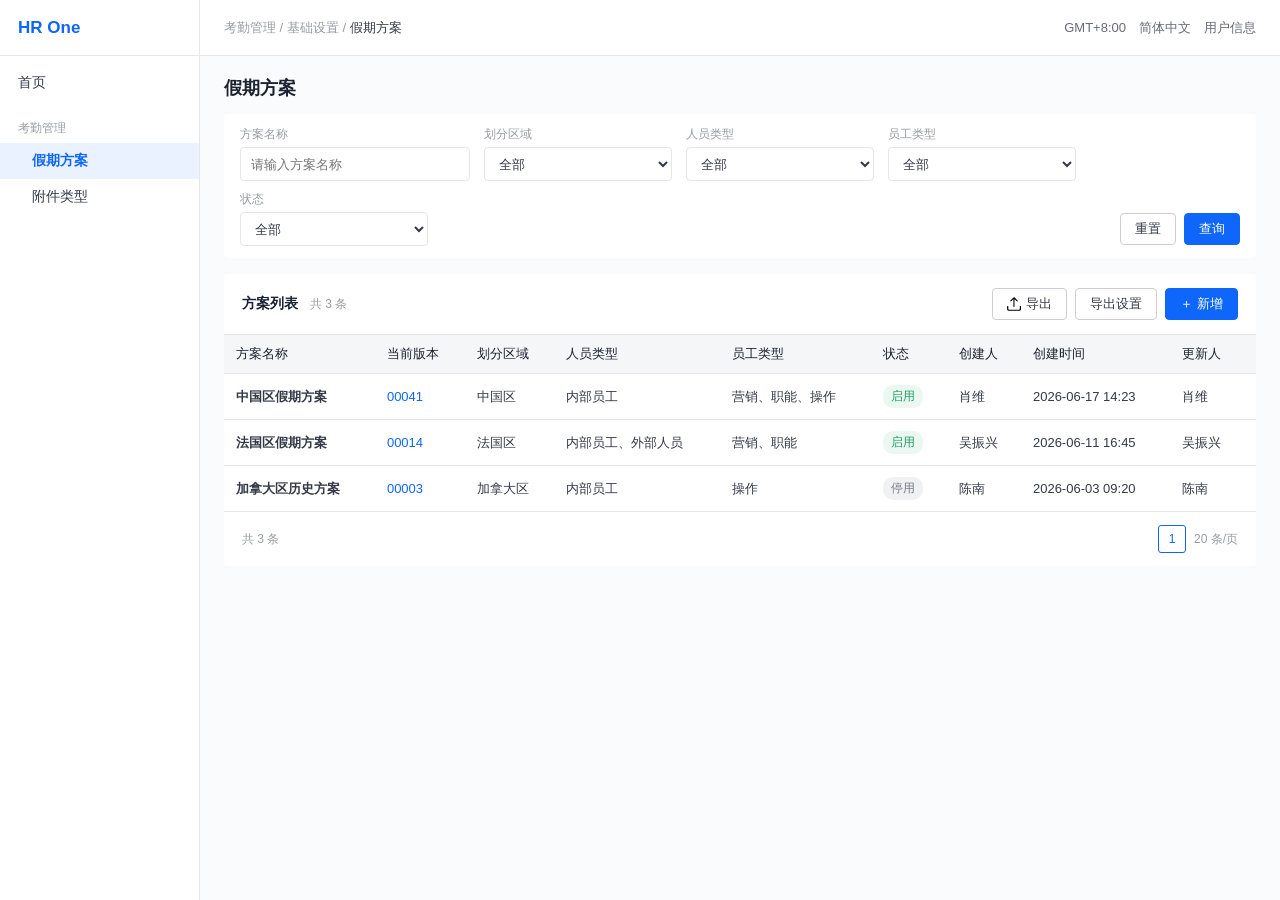
==== index.html @ b182c1e7 "Clarify fallback rule validation and ordering" ====
<!DOCTYPE html>
<html lang="zh-CN">
<head>
<meta charset="UTF-8">
<meta name="viewport" content="width=device-width, initial-scale=1.0">
<link rel="icon" href="data:,">
<title>HR One · 假期方案详情（业务精简版）</title>
<style>
:root{
  --blue:#0E66FB;--blue-light:#e7f0ff;--section:#E8F0FE;--page:#FAFBFC;
  --border:#E6E6E8;--text:#333947;--strong:#1A2130;--sub:#666b75;--muted:#999ca3;
  --green:#1f9d62;--green-bg:#eaf8f1;--orange:#c76b00;--orange-bg:#fff6e6;
}
*{box-sizing:border-box;margin:0;padding:0}
body{font-family:"PingFang SC","Microsoft YaHei",sans-serif;font-size:14px;color:var(--text);background:var(--page)}
button,input,select,textarea{font-family:inherit}
.layout{display:flex;min-height:100vh}
.sidebar{position:fixed;left:0;top:0;bottom:0;width:200px;background:#fff;border-right:1px solid var(--border);z-index:20}
.sidebar-logo{height:56px;display:flex;align-items:center;padding:0 18px;border-bottom:1px solid var(--border);font-size:17px;font-weight:650;color:var(--blue)}
.sidebar-home,.sidebar-item{display:block;text-decoration:none;color:var(--text);cursor:pointer}
.sidebar-home{padding:10px 18px;margin:8px 0}.sidebar-group-title{padding:10px 18px 6px;font-size:12px;color:var(--muted)}
.sidebar-item{width:100%;padding:9px 18px 9px 32px;border:0;background:transparent;text-align:left;font:inherit}.sidebar-item:hover,.sidebar-item.active{background:var(--blue-light);color:var(--blue)}.sidebar-item.active{font-weight:600}
.main{margin-left:200px;width:calc(100% - 200px);min-height:100vh}.header{position:sticky;top:0;height:56px;background:#fff;border-bottom:1px solid var(--border);display:flex;align-items:center;justify-content:space-between;padding:0 24px;z-index:15}
.breadcrumb{font-size:13px;color:var(--muted)}.breadcrumb span{color:var(--text)}.user-info{font-size:13px;color:var(--sub)}
.content{padding:20px 24px 36px}.summary{background:#fff;border-radius:4px;padding:20px 24px;margin-bottom:16px;display:flex;align-items:flex-start;justify-content:space-between;gap:20px}
.summary-title{display:flex;align-items:center;gap:10px;margin-bottom:10px}.summary-title h1{font-size:18px;color:var(--strong);font-weight:650}
.sample-tag{font-size:12px;color:var(--blue);background:var(--blue-light);border-radius:3px;padding:3px 8px}.meta{display:flex;gap:22px;color:#667085;font-size:13px;flex-wrap:wrap}.summary-right{font-size:13px;color:var(--muted);padding-top:4px}
.card{background:#fff;border-radius:4px;margin-bottom:16px}.detail-card{padding:20px 24px}.section-label{display:inline-flex;align-items:center;background:var(--section);color:var(--strong);border-radius:3px;padding:4px 10px;font-weight:600;margin-bottom:16px}
.info-grid{display:grid;grid-template-columns:repeat(3,minmax(0,1fr));gap:16px 32px}.info-item{display:flex;flex-direction:column;min-width:0}.info-label{font-size:12px;color:var(--muted);margin-bottom:5px;display:flex;align-items:center;gap:5px}.info-value{font-size:14px;color:var(--strong);min-height:24px;display:flex;align-items:center;gap:6px;flex-wrap:wrap}
.tag{display:inline-flex;padding:2px 8px;border-radius:3px;background:#F2F6FD;color:#52657c;font-size:12px}.rule-link{font-size:12px;color:var(--blue);cursor:pointer;margin-left:4px}
.hint{display:inline-flex;align-items:center;justify-content:center;width:16px;height:16px;border:1px solid #B9CDFD;border-radius:50%;font-size:11px;color:var(--blue);cursor:help;position:relative}
.hint-action{padding:0;background:#fff;font-family:inherit;cursor:pointer;vertical-align:middle}.hint-action:focus-visible{outline:2px solid #9abcf9;outline-offset:2px}
.hint:hover:after{content:attr(data-tip);position:absolute;left:20px;top:-8px;width:250px;padding:8px 10px;background:#273449;color:#fff;border-radius:4px;line-height:1.5;z-index:60;font-size:12px;white-space:normal;box-shadow:0 6px 18px rgba(0,0,0,.16)}
.tabs{height:52px;background:#fff;border-bottom:1px solid var(--border);display:flex;align-items:flex-end;padding:0 14px;overflow-x:auto}.tab{height:52px;padding:0 18px;display:flex;align-items:center;color:var(--sub);border-bottom:3px solid transparent;white-space:nowrap;cursor:pointer}.tab:hover{color:var(--blue)}.tab.active{color:var(--blue);border-bottom-color:var(--blue);font-weight:600}.tab-panel{display:none}.tab-panel.active{display:block}
.panel-head{display:flex;align-items:flex-start;justify-content:space-between;gap:16px;padding:16px 20px;border-bottom:1px solid var(--border)}.panel-title{font-size:15px;color:var(--strong);font-weight:600;margin-bottom:4px}.panel-sub{font-size:12px;color:var(--muted);line-height:1.6}.toolbar{display:flex;gap:8px;align-items:center;flex-shrink:0}
.btn{height:32px;padding:0 14px;border:1px solid #ccced1;border-radius:4px;background:#fff;color:var(--text);font-size:13px;cursor:pointer;display:inline-flex;align-items:center;justify-content:center;gap:5px}.btn:hover{border-color:var(--blue);color:var(--blue)}.btn-primary{background:var(--blue);border-color:var(--blue);color:#fff}.btn-primary:hover{color:#fff;background:#0759e4}.btn-text{border:0;background:transparent;color:var(--blue);padding:0;height:auto;cursor:pointer;font-size:13px;white-space:nowrap}
.table-wrap{overflow-x:auto}table{border-collapse:collapse;width:100%;min-width:980px}th{background:#f5f6f7;color:var(--strong);font-size:13px;font-weight:500;text-align:left;padding:10px 12px;border-bottom:1px solid var(--border);white-space:nowrap}td{font-size:13px;padding:11px 12px;border-bottom:1px solid var(--border);white-space:nowrap}tr:hover td{background:#f9fafe}
.status{display:inline-flex;border-radius:10px;padding:3px 8px;font-size:12px;color:var(--green);background:var(--green-bg)}.status.pending{color:var(--orange);background:var(--orange-bg)}.control-pill{display:inline-flex;border-radius:10px;padding:3px 8px;font-size:12px;color:var(--blue);background:var(--blue-light)}.row-actions{display:flex;gap:14px;align-items:center}.table-summary{max-width:190px;overflow:hidden;text-overflow:ellipsis;display:block}
.switch-toggle{width:38px;height:21px;border:0;border-radius:11px;background:#c9cdd4;position:relative;cursor:pointer;vertical-align:middle;transition:.2s}.switch-toggle:after{content:"";position:absolute;width:17px;height:17px;left:2px;top:2px;border-radius:50%;background:#fff;box-shadow:0 1px 3px rgba(0,0,0,.22);transition:.2s}.switch-toggle.on{background:var(--blue)}.switch-toggle.on:after{left:19px}.switch-text{margin-left:7px;font-size:12px;color:var(--sub)}
.empty-boundary{padding:32px 24px}.boundary-box{border:1px dashed #cbd8ee;background:#f8fbff;border-radius:4px;padding:22px}.boundary-title{font-weight:600;color:var(--strong);margin-bottom:8px}.boundary-text{font-size:13px;color:var(--sub);line-height:1.8}.chips{display:flex;gap:8px;flex-wrap:wrap;margin-top:14px}.chip{font-size:12px;border:1px solid #d9e3f4;color:#52657c;border-radius:3px;padding:5px 9px;background:#fff}
.annual-framework{padding:20px 24px 24px}.annual-framework-note{padding:10px 12px;border:1px solid #dbe8ff;background:#f7faff;border-radius:4px;color:#52657c;font-size:12px;line-height:1.7;margin-bottom:14px}.annual-scope{display:flex;align-items:center;gap:10px;padding:11px 14px;border:1px solid var(--border);border-radius:4px;background:#fff;margin-bottom:14px}.annual-scope-title{font-weight:600;color:var(--strong)}.annual-scope-text{font-size:12px;color:var(--muted)}.annual-structure-grid{display:grid;grid-template-columns:repeat(4,minmax(0,1fr));gap:12px}.annual-stage{position:relative;min-height:148px;border:1px solid var(--border);border-radius:4px;background:#fff;padding:14px}.annual-stage:not(:last-child):after{content:"→";position:absolute;right:-18px;top:50%;z-index:2;transform:translateY(-50%);color:#9cb3d4;font-size:18px}.annual-stage.add{border-style:dashed;border-color:#9abcf9;background:#f8fbff}.annual-stage-title{font-size:14px;color:var(--strong);font-weight:600;margin:10px 0 7px}.annual-stage-text{font-size:12px;color:var(--sub);line-height:1.7}.annual-stage-tag{display:inline-flex;border-radius:10px;padding:3px 8px;font-size:12px}.annual-stage-tag.current{color:#52657c;background:#f2f6fd}.annual-stage-tag.add{color:var(--blue);background:var(--blue-light)}.annual-stage-tag.operate{color:#a56206;background:var(--orange-bg)}.annual-region-row{display:flex;gap:10px;flex-wrap:wrap;padding:12px 14px;margin-top:14px;border-top:1px solid var(--border);font-size:12px;color:var(--sub)}.annual-region-row b{color:var(--strong)}
.annual-config-section{border:1px solid var(--border);border-radius:4px;margin-bottom:14px;background:#fff;overflow:hidden}.annual-config-head{padding:11px 14px;background:#fbfcfe;border-bottom:1px solid var(--border)}.annual-config-title{font-weight:600;color:var(--strong)}.annual-config-desc{font-size:12px;color:var(--muted);margin-top:3px}.annual-config-body{padding:14px}.annual-status-field{grid-column:1/-1}.annual-conversion-box{margin-top:14px;padding:12px 14px;border:1px solid #dbe8ff;background:#f7faff;border-radius:4px}.annual-conversion-row{display:flex;align-items:center;gap:8px;flex-wrap:wrap}.annual-conversion-row .form-input{width:110px}.annual-unit-tag{display:inline-flex;padding:3px 8px;background:#fff;border:1px solid #d9e3f4;border-radius:3px;color:#52657c;font-size:12px}
.control-layer-table{min-width:620px;table-layout:fixed}.control-layer-table th:nth-child(1){width:20%}.control-layer-table th:nth-child(2){width:38%}.control-layer-table th:nth-child(3){width:42%}.control-layer-table td{white-space:normal;vertical-align:top;line-height:1.65}.control-layer-table td:first-child{font-weight:600;color:var(--strong)}
.annual-quota-eligibility .condition-row{grid-template-columns:1.35fr .72fr 1.15fr auto}.annual-quota-eligibility .logic-row{margin-bottom:10px}.annual-quota-eligibility .sub-action{margin-top:10px}
.annual-generation-group-title{display:flex;align-items:center;gap:9px;margin:18px 0 10px;color:var(--strong);font-weight:650}.annual-generation-group-title:first-child{margin-top:0}.annual-generation-group-no{width:22px;height:22px;display:inline-flex;align-items:center;justify-content:center;border-radius:50%;background:var(--blue-light);color:var(--blue);font-size:12px}.annual-supplement-table{min-width:1180px;table-layout:fixed}.annual-supplement-table th:nth-child(1){width:13%}.annual-supplement-table th:nth-child(2){width:10%}.annual-supplement-table th:nth-child(3){width:19%}.annual-supplement-table th:nth-child(4){width:14%}.annual-supplement-table th:nth-child(5){width:19%}.annual-supplement-table th:nth-child(6){width:17%}.annual-supplement-table th:nth-child(7){width:8%}.annual-supplement-table td{white-space:normal;vertical-align:top;line-height:1.6}.table-switch{display:flex;align-items:center;gap:8px}.table-switch .switch-toggle{flex:none}
.preset-rule-intro{display:flex;align-items:center;justify-content:space-between;gap:20px;padding:14px 16px;border:1px solid var(--border);border-radius:4px;background:#fafbfc}.preset-rule-intro-title{font-weight:650;color:var(--strong)}.preset-rule-intro-desc{margin-top:4px;color:var(--muted);line-height:1.6}.readonly-rule-grid{display:grid;grid-template-columns:1fr 1fr;gap:12px 24px}.readonly-rule-item{padding:12px 14px;border:1px solid var(--border);border-radius:4px;background:#fafbfc}.readonly-rule-item.full{grid-column:1/-1}.readonly-rule-label{font-size:12px;color:var(--muted);margin-bottom:5px}.readonly-rule-value{color:var(--strong);line-height:1.65}.readonly-rule-value strong{font-weight:650}.rule-dependency-check{margin-top:14px;padding:11px 14px;border-left:3px solid #52c41a;background:#f6ffed;color:#355b2a;line-height:1.65}
.annual-page-head{display:flex;align-items:flex-start;justify-content:space-between;gap:16px;margin-bottom:14px}.annual-page-title{font-size:16px;font-weight:650;color:var(--strong);margin-bottom:4px}.annual-save-state{font-size:12px;color:var(--muted)}.annual-steps{display:grid;grid-template-columns:repeat(4,1fr);border:1px solid var(--border);border-radius:4px;background:#fff;margin-bottom:14px;overflow:hidden}.annual-step{position:relative;border:0;border-right:1px solid var(--border);background:#fff;padding:13px 16px;text-align:left;cursor:pointer;color:var(--sub)}.annual-step:last-child{border-right:0}.annual-step.active{background:#f7faff;color:var(--blue)}.annual-step-no{display:inline-flex;align-items:center;justify-content:center;width:22px;height:22px;border-radius:50%;margin-right:8px;background:#eef1f5;color:#6f7784;font-size:12px}.annual-step.active .annual-step-no{background:var(--blue);color:#fff}.annual-step-summary{display:block;margin:5px 0 0 30px;font-size:12px;color:var(--muted)}.annual-step-pane{display:none}.annual-step-pane.active{display:block}.annual-mode-row{display:flex;align-items:center;justify-content:space-between;gap:12px;flex-wrap:wrap;margin-bottom:14px}.annual-mode-switch{display:inline-flex;border:1px solid var(--border);border-radius:4px;padding:2px;background:#f7f8fa}.annual-mode{height:30px;padding:0 16px;border:0;background:transparent;color:var(--sub);border-radius:3px}.annual-mode.active{background:#fff;color:var(--blue);box-shadow:0 1px 4px rgba(0,0,0,.08);font-weight:600}.annual-formula-card{border:1px solid #cfe0ff;background:#f7faff;border-radius:4px;padding:13px 14px;margin-top:14px}.annual-formula-title{display:flex;align-items:center;justify-content:space-between;gap:12px;margin-bottom:9px;color:var(--strong);font-weight:600}.annual-formula-code{font-family:Menlo,Monaco,monospace;color:#23466f;background:#fff;border:1px solid #dbe8ff;border-radius:4px;padding:12px;line-height:1.7;overflow-x:auto}.annual-formula-meta{display:flex;gap:18px;flex-wrap:wrap;margin-top:9px;font-size:12px;color:var(--sub)}.annual-table{min-width:720px}.annual-table th,.annual-table td{font-size:12px;padding:9px 10px}.annual-table td{white-space:normal}.special-rule-card{border:1px solid #cfe0ff;border-radius:4px;background:#fff}.special-rule-main{display:grid;grid-template-columns:minmax(250px,1.2fr) minmax(320px,1.8fr) auto;gap:16px;align-items:center;padding:14px}.special-rule-title{display:flex;align-items:center;gap:8px;font-weight:600;color:var(--strong);margin-bottom:5px}.special-rule-desc{font-size:12px;color:var(--sub);line-height:1.65}.special-rule-flow{display:flex;align-items:center;gap:7px;flex-wrap:wrap;font-size:12px;color:#52657c}.flow-node{padding:5px 8px;border:1px solid #d9e3f4;background:#f7faff;border-radius:3px}.special-rule-foot{border-top:1px solid var(--border);padding:9px 14px;background:#fbfcfe;font-size:12px;color:var(--muted)}.rule-status{display:inline-flex;padding:3px 8px;border-radius:10px;background:var(--green-bg);color:var(--green);font-size:12px}.annual-rule-summary{display:grid;grid-template-columns:repeat(3,1fr);gap:12px;margin-bottom:14px}.summary-tile{border:1px solid var(--border);border-radius:4px;padding:12px;background:#fff}.summary-tile-label{font-size:12px;color:var(--muted);margin-bottom:6px}.summary-tile-value{color:var(--strong);font-weight:600;line-height:1.55}.annual-drawer-section{border:1px solid var(--border);border-radius:4px;margin-bottom:14px;overflow:hidden}.annual-drawer-section-title{padding:10px 12px;background:#fbfcfe;border-bottom:1px solid var(--border);font-weight:600;color:var(--strong)}.annual-drawer-section-body{padding:13px}.trial-box{border:1px solid #dbe8ff;background:#f7faff;border-radius:4px;padding:13px}.trial-equation{font-family:Menlo,Monaco,monospace;color:#23466f;margin:9px 0}.trial-result{font-weight:600;color:var(--blue)}.cross-tier-guide{min-width:0;table-layout:fixed}.cross-tier-guide th:nth-child(1){width:31%}.cross-tier-guide th:nth-child(2){width:31%}.cross-tier-guide th:nth-child(3){width:38%}.cross-tier-guide td{white-space:normal;vertical-align:top;line-height:1.65}.field-definition-table{min-width:0;table-layout:fixed}.field-definition-table th:nth-child(1){width:20%}.field-definition-table th:nth-child(2){width:45%}.field-definition-table th:nth-child(3){width:35%}.field-definition-table td{white-space:normal;vertical-align:top;line-height:1.65}.code-verified-note{margin-top:12px;padding:8px 10px;border-radius:3px;background:#f6f8fb;color:var(--muted);font-size:12px}.recommended-choice{display:inline-flex;margin-top:12px;padding:6px 10px;border-radius:3px;background:var(--blue-light);color:var(--blue);font-weight:600}
.oehr-config-mode{padding:2px 0}.oehr-radio-line{display:flex;align-items:center;gap:16px;flex-wrap:wrap;min-height:34px;font-size:13px}.oehr-radio-option{display:inline-flex;align-items:center;gap:6px;color:var(--text)}.oehr-radio-option input{accent-color:var(--blue)}.oehr-radio-inline{display:inline-flex;align-items:center;gap:8px;flex-wrap:wrap}.oehr-radio-inline .form-select{width:110px}.oehr-radio-inline .form-input{width:120px}.oehr-full-field{grid-column:1/-1}.oehr-formula-row{display:flex;align-items:center;gap:10px;flex-wrap:wrap}.oehr-formula-row .annual-formula-code{flex:1;min-width:480px}.oehr-ladder{min-width:980px}.oehr-ladder th,.oehr-ladder td{font-size:12px;padding:9px 10px}.oehr-ladder td{white-space:normal}.oehr-muted{color:var(--muted)}
.cross-year-inline-head,.comp-page-head{display:flex;align-items:flex-start;justify-content:space-between;gap:14px;margin-bottom:14px}.config-disabled{opacity:.48;pointer-events:none}.comp-framework{background:#fafbfc}.comp-source-table{min-width:840px;table-layout:fixed}.comp-source-table th,.comp-source-table td{font-size:12px;padding:9px 10px;white-space:normal;vertical-align:middle;line-height:1.55}.comp-source-table th:nth-child(1){width:24%}.comp-source-table th:nth-child(2){width:20%}.comp-source-table th:nth-child(3){width:17%}.comp-source-table .form-select{height:32px}.ratio-tag{display:inline-flex;padding:3px 9px;border-radius:10px;background:var(--blue-light);color:var(--blue);font-weight:600}.comp-field-title{margin-top:18px}.comp-radio-stack{border:1px solid var(--border);border-radius:4px;overflow:hidden}.comp-radio-row{display:flex;align-items:center;gap:9px;min-height:48px;padding:7px 12px;border-bottom:1px solid var(--border);font-size:13px;background:#fff}.comp-radio-row:last-child{border-bottom:0}.comp-radio-row.active{background:#f7faff}.comp-radio-row input[type=radio]{accent-color:var(--blue)}.comp-radio-row .comp-number{width:82px}.comp-radio-row .comp-unit,.comp-radio-row .comp-fixed-type{width:90px}.comp-radio-row .comp-date{width:100px}.recommended-choice.compact{margin:0 0 0 4px;padding:3px 8px;font-size:12px}.comp-inline-config{display:grid;grid-template-columns:220px 1fr;align-items:center;gap:16px;margin-top:14px;padding:12px;border:1px solid var(--border);border-radius:4px;background:#fff}.comp-delay-fields{display:flex;align-items:center;gap:8px;flex-wrap:wrap;font-size:13px}.comp-delay-fields .comp-number{width:82px}.comp-delay-fields .comp-unit{width:90px}.comp-use-flow{margin-top:14px}.comp-settlement-details{margin-top:14px}.comp-auto-time{margin-top:12px;padding:10px 12px;background:#f7faff;border-radius:4px}.comp-trace{border:1px solid #dbe8ff;background:#f7faff;border-radius:4px;padding:4px 14px}.comp-actions{display:flex;justify-content:flex-end;padding-top:2px}
.mask{position:fixed;inset:0;background:rgba(0,0,0,.36);display:none;z-index:100}.mask.show{display:block}.drawer{position:absolute;right:0;top:0;width:920px;max-width:96vw;height:100%;background:#fff;box-shadow:-8px 0 26px rgba(0,0,0,.14);display:flex;flex-direction:column}.drawer.narrow{width:380px}.drawer.option-guide{width:680px}.drawer.help-mode .drawer-footer .btn[data-close="drawer"]{display:none}.drawer-head{height:60px;padding:0 22px;border-bottom:1px solid var(--border);display:flex;align-items:center;justify-content:space-between}.drawer-title{font-size:16px;font-weight:600;color:var(--strong)}.close{border:0;background:transparent;color:#7f8794;font-size:22px;cursor:pointer}.drawer-body{padding:20px 22px;overflow-y:auto;flex:1}.drawer-footer{height:60px;border-top:1px solid var(--border);display:flex;align-items:center;justify-content:flex-end;gap:10px;padding:0 20px}
.notice{background:#f6f9ff;border:1px solid #dbe8ff;border-radius:4px;padding:10px 12px;color:#506079;font-size:12px;line-height:1.7;margin-bottom:14px}.warning{background:var(--orange-bg);border-color:#f4d6a6;color:#88530d}.summary-box{border-left:3px solid var(--blue);background:#fbfcfe;padding:11px 13px;margin-bottom:16px;line-height:1.75;color:#4e5969}.read-summary{display:flex;align-items:flex-start;gap:8px}.read-summary:before{content:"✓";width:18px;height:18px;display:inline-flex;align-items:center;justify-content:center;border-radius:50%;background:var(--green-bg);color:var(--green);font-size:12px;flex-shrink:0;margin-top:2px}
.template-bar{display:flex;align-items:flex-start;justify-content:space-between;gap:16px;padding:12px 14px;background:#f7faff;border:1px solid #dbe8ff;border-radius:4px;margin-bottom:12px}.template-info{display:flex;align-items:center;gap:10px}.template-pill{display:inline-flex;padding:4px 9px;border-radius:3px;background:var(--blue);color:#fff;font-size:12px;white-space:nowrap}.template-copy{font-size:12px;color:var(--sub);line-height:1.7}
.mode-switch{display:inline-flex;border:1px solid var(--border);border-radius:4px;padding:2px;background:#f7f8fa;margin-bottom:14px}.mode-option{height:30px;padding:0 15px;border:0;border-radius:3px;background:transparent;color:var(--sub);cursor:pointer}.mode-option.active{background:#fff;color:var(--blue);font-weight:600;box-shadow:0 1px 4px rgba(0,0,0,.08)}
.direct-choice-group{display:flex;align-items:center;gap:12px 24px;flex-wrap:wrap;min-height:34px}.direct-radio-option{display:inline-flex;align-items:center;gap:7px;min-height:28px;color:var(--text);font-size:13px;line-height:1.4;cursor:pointer}.direct-radio-option:hover{color:var(--blue)}.direct-choice-input{width:16px;height:16px;margin:0;accent-color:var(--blue);cursor:pointer;flex:none}.direct-radio-option.active{color:var(--strong)}.direct-choice-group.is-disabled{pointer-events:none;opacity:.6}.direct-choice-group.compact{gap:8px 16px}.direct-choice-group.compact .direct-radio-option{font-size:12px}
.business-section{border:1px solid var(--border);border-radius:4px;margin-bottom:14px;background:#fff;overflow:hidden}.business-section-head{padding:11px 14px;background:#fbfcfe;border-bottom:1px solid var(--border);display:flex;align-items:center;justify-content:space-between;gap:12px}.business-section-title{font-weight:600;color:var(--strong)}.business-section-desc{font-size:12px;color:var(--muted);margin-top:3px}.business-section-body{padding:14px}.business-table{min-width:760px}.business-table th,.business-table td{font-size:12px;padding:9px 10px}.business-table td:last-child,.business-table th:last-child{white-space:nowrap;width:90px}
.business-subsection{padding:2px 0 20px}.business-subsection+.business-subsection{padding-top:4px}.business-subsection:last-child{padding-bottom:2px}.business-subsection-head{display:flex;align-items:center;justify-content:space-between;gap:12px;margin-bottom:14px}.business-subsection-title{font-weight:600;color:var(--strong)}.business-subsection-body{min-width:0}
.rule-inline-error{margin:0 0 12px;padding:9px 11px;border:1px solid #ffccc7;background:#fff2f0;border-radius:4px;color:#cf1322;font-size:12px;line-height:1.6}
.condition-presence-value{height:34px;display:flex;align-items:center;padding:0 10px;border:1px solid var(--border);border-radius:4px;background:#f7f8fa;color:var(--muted);font-size:12px}
.business-field-grid{display:grid;grid-template-columns:1fr 1fr;gap:14px 18px}.business-field{min-width:0}.basic-settings-grid{grid-template-columns:repeat(2,minmax(0,1fr));align-items:start}.basic-settings-grid .business-field{display:flex;min-height:58px;flex-direction:column;justify-content:flex-start}.basic-settings-grid .direct-choice-group{height:34px;min-height:34px}.basic-settings-grid #hourCalculationFields,.basic-settings-grid #hourCalculationFields>.business-field-grid{display:contents}.basic-settings-grid #hourCalculationFields[style*="display: none"]{display:none!important}.form-label{font-size:13px;color:var(--text);margin-bottom:6px;display:block}.form-grid{display:grid;grid-template-columns:1fr 1fr;gap:14px 18px}.form-item{display:flex;flex-direction:column;min-width:0}.form-item.full{grid-column:1/-1}.form-input,.form-select{height:34px;border:1px solid var(--border);border-radius:4px;padding:0 10px;background:#fff;color:var(--text);font-size:13px;width:100%}.form-input:disabled,.form-select:disabled{background:#f5f6f7;color:#777e89}.form-textarea{height:76px;border:1px solid var(--border);border-radius:4px;padding:8px 10px;resize:vertical;width:100%;font-size:13px}.required{color:#F74C4C;margin-right:3px}.field-note{font-size:12px;color:var(--muted);line-height:1.6;margin-top:5px}
.entitlement-mode-field{max-width:980px}.entitlement-choice-grid{display:grid;grid-template-columns:repeat(2,minmax(0,1fr));gap:10px}.entitlement-choice{display:flex;flex-direction:column;align-items:flex-start;gap:4px;min-height:72px;padding:12px 14px;border:1px solid var(--border);border-radius:6px;background:#fff;color:var(--text);text-align:left;cursor:pointer}.entitlement-choice:hover{border-color:#8eb8ff}.entitlement-choice.active{border-color:var(--blue);background:#f4f8ff;box-shadow:0 0 0 1px rgba(22,119,255,.08)}.entitlement-choice-title{font-size:14px;font-weight:600;color:var(--strong)}.entitlement-choice.active .entitlement-choice-title{color:var(--blue)}.entitlement-choice-desc{font-size:12px;line-height:1.55;color:var(--muted)}.entitlement-choice.disabled{cursor:not-allowed;background:#f7f8fa;border-color:#e5e7eb;opacity:.62}.entitlement-choice.disabled:hover{border-color:#e5e7eb}
.input-with-suffix{display:flex;align-items:center}.input-with-suffix .form-input{border-radius:4px 0 0 4px}.input-suffix{height:34px;display:inline-flex;align-items:center;padding:0 10px;border:1px solid var(--border);border-left:0;border-radius:0 4px 4px 0;background:#f7f8fa;color:var(--sub);white-space:nowrap;font-size:12px}.gestation-control{display:flex;align-items:center;gap:6px}.gestation-control .form-input{width:74px}.gestation-control span{color:var(--sub);font-size:12px}.balance-source-note{margin-top:12px;padding:10px 12px;border:1px solid #dbe8ff;background:#f7faff;border-radius:4px;color:#52657c;font-size:12px;line-height:1.7}.entitlement-scope-box{margin:12px 0}.attachment-rule-table{min-width:1020px;table-layout:fixed}.attachment-rule-table th:nth-child(1){width:140px}.attachment-rule-table th:nth-child(2){width:210px}.attachment-rule-table th:nth-child(3){width:430px}.attachment-rule-table th:nth-child(4){width:150px}.attachment-rule-table th:nth-child(5){width:60px}.attachment-condition{display:flex;align-items:center;gap:7px}.attachment-condition .form-select{width:96px}.attachment-condition .form-input{width:78px}.attachment-unit,.attachment-all-text{color:var(--sub);font-size:12px;white-space:nowrap}.attachment-type-reference{display:flex;align-items:flex-start;gap:8px}.attachment-type-summary{display:flex;align-items:center;gap:6px;flex:1;flex-wrap:wrap;min-height:32px}.attachment-type-chip{display:inline-flex;padding:3px 8px;border-radius:3px;background:#f2f6fd;color:#52657c;font-size:12px}.attachment-type-empty{color:var(--muted);font-size:12px}.attachment-requirement{width:100%}.attachment-type-modal{width:720px;z-index:180}.attachment-type-search{margin-bottom:12px}.attachment-type-list{max-height:360px;overflow-y:auto;border:1px solid var(--border);border-radius:4px}.attachment-type-option{display:flex;align-items:flex-start;gap:10px;padding:11px 12px;border-bottom:1px solid var(--border);cursor:pointer}.attachment-type-option:last-child{border-bottom:0}.attachment-type-option:hover{background:#f9fafe}.attachment-type-option input{margin-top:2px;accent-color:var(--blue)}.attachment-type-name{color:var(--strong)}.attachment-type-note{margin-top:3px;color:var(--muted);font-size:12px}.attachment-type-source{margin-top:10px;color:var(--muted);font-size:12px}
.linked-box{grid-column:1/-1;background:#f7faff;border:1px solid #dbe8ff;border-radius:4px;padding:12px 14px}.linked-box.rule-module{padding:0;background:#fff;overflow:hidden}.rule-module>.attachment-title{margin:0;padding:12px 14px;background:#f7faff}.rule-module>div[id$="Body"]{padding:12px 14px;border-top:1px solid #dbe8ff}.sentence-row{display:flex;align-items:center;gap:8px;flex-wrap:wrap;color:var(--text);line-height:34px}.sentence-row .form-input,.sentence-row .form-select{width:auto;min-width:110px}.sentence-row .small{width:88px;min-width:88px}.system-result{border-left:3px solid #9abcf9;background:#f7faff;padding:10px 12px;color:#52657c;font-size:12px;line-height:1.7;margin-top:10px}.toggle-form-row{display:flex;align-items:center;gap:10px;min-height:34px}.attachment-line{display:flex;align-items:center;gap:8px;flex-wrap:wrap;line-height:34px}.attachment-line .form-input{width:92px}.attachment-line .form-select{width:138px}.attachment-title{display:flex;align-items:center;gap:10px;font-weight:600;color:var(--strong);margin-bottom:12px}.rule-empty-state{display:flex;align-items:center;justify-content:space-between;gap:12px;padding:12px 14px;border:1px dashed #c8d8f2;border-radius:4px;background:#fafcff;color:#52657c;font-size:13px;line-height:1.6}.rule-empty-badge{display:inline-flex;margin-right:8px;padding:2px 8px;border-radius:10px;background:var(--blue-light);color:var(--blue);font-size:12px}
.basic-strip{display:grid;grid-template-columns:repeat(4,1fr);gap:12px;background:#f7faff;border:1px solid #dbe8ff;border-radius:4px;padding:12px 14px;margin-bottom:14px}.basic-strip-item{min-width:0}.basic-strip-label{font-size:12px;color:var(--muted);margin-bottom:5px}.basic-strip-value{font-size:13px;color:var(--strong)}.basic-strip .form-select{height:30px}.condition-row{display:grid;grid-template-columns:1.35fr .8fr 1fr auto;gap:8px;align-items:center;margin-top:10px}.condition-row:first-child{margin-top:0}.policy-textarea{width:100%;min-height:92px;border:1px solid var(--border);border-radius:4px;padding:9px 10px;resize:vertical;font-size:13px;line-height:1.6}.sub-action{margin-top:10px}.section-result{margin-top:12px;padding:10px 12px;background:#f7f8fa;color:var(--sub);font-size:12px;line-height:1.7;border-radius:4px}
.checkbox-group{display:flex;flex-wrap:wrap;gap:8px 18px;padding:10px 12px;border:1px solid var(--border);border-radius:4px;background:#fff}.checkbox-option{display:inline-flex;align-items:center;gap:6px;min-width:110px;font-size:13px;color:var(--text);cursor:pointer}.checkbox-option input{accent-color:var(--blue)}.business-section.preleave-section{overflow:visible}.strong-control-row{display:flex;align-items:center;gap:6px;margin-top:12px;padding:10px 12px;background:#f7faff;border:1px solid #dbe8ff;border-radius:4px}.strong-control-row input{margin:0;accent-color:var(--blue)}.strong-control-row.is-disabled{background:#f7f7f8;border-color:var(--border);color:var(--muted)}.strong-control-option{min-width:auto;font-size:14px;font-weight:500}.strong-control-row.is-disabled .strong-control-option{cursor:not-allowed;color:var(--muted)}.strong-control-row .hint:hover:after{left:26px;top:auto;bottom:-8px;width:360px}
.advanced-layout{display:grid;grid-template-columns:240px minmax(0,1fr);gap:14px}.field-panel,.formula-panel{border:1px solid var(--border);border-radius:4px;overflow:hidden}.panel-mini-head{padding:10px 12px;background:#f7f8fa;border-bottom:1px solid var(--border);font-weight:600}.field-groups{padding:10px;max-height:410px;overflow-y:auto}.field-group{margin-bottom:12px}.field-group-name{font-size:12px;color:var(--muted);margin-bottom:6px}.field-buttons{display:flex;flex-wrap:wrap;gap:6px}.field-button{border:1px solid #d9e3f4;background:#fff;color:#456184;border-radius:3px;padding:4px 7px;font-size:12px;cursor:pointer}.field-button:hover{border-color:var(--blue);color:var(--blue)}.formula-toolbar{display:flex;gap:6px;flex-wrap:wrap;padding:9px 11px;border-bottom:1px solid var(--border)}.formula-editor{width:100%;height:180px;border:0;resize:vertical;padding:12px;font-family:Menlo,Monaco,monospace;font-size:13px;line-height:1.7;outline:none}.formula-meta{padding:10px 12px;border-top:1px solid var(--border);font-size:12px;color:var(--muted);display:flex;justify-content:space-between;gap:12px;flex-wrap:wrap}
.source-table{min-width:820px}.source-table th,.source-table td{font-size:12px;padding:9px 10px;white-space:normal;line-height:1.55}.source-table th:nth-child(1){width:110px}.source-table th:nth-child(2){width:160px}.source-table th:nth-child(3){width:170px}.formula-actions{display:flex;gap:8px;justify-content:flex-end;margin-top:12px}.test-result{margin-top:14px;border:1px solid #dbe8ff;background:#f7faff;border-radius:4px;padding:14px}.test-title{font-weight:600;color:var(--strong);margin-bottom:10px}.trace-row{display:grid;grid-template-columns:160px 1fr;gap:12px;padding:8px 0;border-bottom:1px dashed #dfe6f2;font-size:13px}.trace-row:last-child{border-bottom:0}.trace-label{color:var(--muted)}.trace-value{color:var(--strong)}
.modal{position:absolute;left:50%;top:50%;transform:translate(-50%,-50%);width:900px;max-width:92vw;max-height:90vh;background:#fff;border-radius:6px;display:flex;flex-direction:column;box-shadow:0 10px 34px rgba(0,0,0,.18)}.modal-head{height:58px;padding:0 22px;border-bottom:1px solid var(--border);display:flex;align-items:center;justify-content:space-between}.modal-body{padding:22px;overflow-y:auto}.modal-footer{height:60px;border-top:1px solid var(--border);display:flex;align-items:center;justify-content:flex-end;gap:10px;padding:0 20px}.validation-list{margin:14px 0 0 20px;color:var(--text);line-height:1.9}.validation-list li::marker{color:#d4380d}.toast{position:fixed;left:50%;top:72px;transform:translateX(-50%);background:#253247;color:#fff;padding:9px 15px;border-radius:4px;z-index:200;display:none;box-shadow:0 6px 18px rgba(0,0,0,.18)}.toast.show{display:block}
.leave-form-modal{width:1120px}.form-outline{position:sticky;top:-22px;z-index:5;display:flex;gap:8px;flex-wrap:wrap;margin:-6px 0 14px;padding:12px 0;background:#fff;border-bottom:1px solid var(--border)}.outline-link{height:28px;padding:0 11px;border:0;border-radius:3px;background:#f3f5f8;color:var(--sub);font-size:12px;cursor:pointer}.outline-link:hover,.outline-link.active{background:var(--blue-light);color:var(--blue);font-weight:600}.option-guide-btn{margin-left:auto;height:28px;color:var(--blue);border-color:#b9cdfd}.rule-type-card{margin-top:14px;padding:14px;border:1px solid #dbe8ff;background:#f8fbff;border-radius:4px}.rule-type-title{font-weight:600;color:var(--strong);margin-bottom:10px}.inline-link-row{display:flex;align-items:center;justify-content:space-between;gap:12px;padding:11px 12px;background:#fff;border:1px solid var(--border);border-radius:4px;margin-top:12px}.policy-table-block{margin-top:12px}
.policy-scope{padding:12px 14px;border:1px solid #dbe8ff;background:#f7faff;border-radius:4px;margin-bottom:12px}.policy-scope-title{font-weight:600;color:var(--strong);margin-bottom:10px}.duration-rule-card{border:1px solid var(--border);border-radius:4px;margin-top:12px;background:#fff}.duration-rule-card:first-child{margin-top:0}.duration-rule-head{display:flex;align-items:center;justify-content:space-between;padding:10px 12px;background:#f7f8fa;border-bottom:1px solid var(--border)}.duration-rule-body{padding:12px}.duration-rule-result{margin-top:12px;padding-top:12px;border-top:1px dashed #dfe3e8}.condition-list{margin-top:10px}.condition-row.structured-condition-row{grid-template-columns:1.45fr .85fr 1.15fr auto}.date-rule-header,.date-rule-row{display:grid;grid-template-columns:1fr .85fr 1.25fr 170px auto;gap:8px;align-items:center}.date-rule-header{padding:0 0 6px;color:var(--muted);font-size:12px}.date-rule-row{margin-top:10px}.date-rule-row:first-child{margin-top:0}.date-value-unit{display:flex;align-items:center;gap:8px}.date-value-unit .date-offset{width:72px}.date-value-unit .date-unit{width:90px}.event-field-box{margin-top:12px}.formula-help{padding:9px 11px;background:#f7faff;border-bottom:1px solid #dbe8ff;color:#52657c;font-size:12px;line-height:1.6}.entitlement-example{margin-top:10px;color:var(--muted);font-size:12px;line-height:1.65}.disabled-option-note{margin-top:8px;color:var(--muted);font-size:12px}.option-explanation{margin-top:8px;padding:8px 10px;background:#f7faff;border-left:3px solid #9abcf9;color:#52657c;font-size:12px;line-height:1.6}.logic-row{display:flex;align-items:center;gap:8px;margin:8px 0}.logic-row .form-select{width:220px}.compact-fields .business-field-grid{gap:10px 14px}.formula-field-button{width:100%;text-align:left;margin-bottom:5px}.formula-field-button:last-child{margin-bottom:0}
.duration-matrix{min-width:900px;border:1px solid var(--border);table-layout:fixed}.duration-matrix.duration-periodic{min-width:1035px}.duration-matrix.duration-additional{min-width:980px}.duration-matrix th{background:#f5f6f7}.duration-matrix td{vertical-align:top;white-space:normal;background:#fff}.duration-matrix tr:hover td{background:#fff}.duration-matrix .condition-row{grid-template-columns:1.3fr .72fr .92fr auto;min-width:350px}.duration-matrix .logic-row{margin-top:0}.duration-matrix .condition-list{margin-top:8px}.duration-matrix .sub-action{margin-top:8px}.duration-matrix .form-input,.duration-matrix .form-select{height:32px}.duration-matrix.duration-total th:first-child,.duration-matrix.duration-total td:first-child{width:72%}.duration-matrix.duration-periodic th:first-child,.duration-matrix.duration-periodic td:first-child{width:380px}.duration-matrix.duration-periodic th:nth-child(2),.duration-matrix.duration-periodic td:nth-child(2){width:95px}.duration-matrix.duration-periodic th:nth-child(3),.duration-matrix.duration-periodic td:nth-child(3){width:165px}.duration-matrix.duration-periodic th:nth-child(4),.duration-matrix.duration-periodic td:nth-child(4){width:330px}.duration-matrix.duration-additional th:nth-child(1),.duration-matrix.duration-additional td:nth-child(1){width:135px}.duration-matrix.duration-additional th:nth-child(2),.duration-matrix.duration-additional td:nth-child(2){width:115px}.duration-matrix.duration-additional th:nth-child(3),.duration-matrix.duration-additional td:nth-child(3){width:380px}.duration-matrix th:last-child,.duration-matrix td:last-child{position:sticky;right:0;width:65px;background:#fff;box-shadow:-1px 0 #e6e8eb}.duration-matrix th:last-child{background:#f5f6f7}.condition-scope-line{display:flex;align-items:center;gap:8px;margin-bottom:8px}.condition-scope-line .form-select{width:140px}.rule-value-inline{display:flex;align-items:center;gap:7px;min-height:32px}.rule-value-inline .form-input{width:78px}.rule-value-inline .form-select{width:82px}.rule-source-summary{margin-top:10px}.formula-result-note{border-left:3px solid var(--blue);background:#f7faff;padding:10px 12px;color:#52657c;font-size:12px;line-height:1.7;margin-bottom:12px}.mode-description{margin:10px 0 12px;color:var(--sub);font-size:12px;line-height:1.7}.rule-operation{display:flex;align-items:center;gap:12px;min-height:32px}.period-limit-stack{display:flex;flex-direction:column;gap:8px}.period-limit-stack .rule-value-inline{white-space:nowrap}.automatic-field-note{margin-bottom:12px;padding:10px 12px;background:#f7faff;border:1px solid #dbe8ff;border-radius:4px;color:#52657c;font-size:12px;line-height:1.7}
.period-rule-preview{margin-top:12px;padding:10px 12px;border:1px solid #cfe0ff;border-radius:4px;background:#f7faff;color:#425a78;font-size:13px;line-height:1.7}
.rule-match-policy{display:flex;align-items:flex-start;justify-content:space-between;gap:18px;padding:12px 14px;margin:12px 0;border:1px solid #dbe8ff;background:#f7faff;border-radius:4px}.rule-match-main{display:flex;align-items:flex-start;gap:10px}.rule-match-badge{flex:0 0 auto;color:var(--blue);background:var(--blue-light);border-radius:10px;padding:2px 8px;font-size:12px}.rule-match-title{font-weight:600;color:var(--strong);margin-bottom:3px}.rule-match-desc{font-size:12px;color:var(--muted);line-height:1.6}.rule-check-result{font-size:12px;line-height:1.6;margin-top:7px}.rule-check-result.ok{color:#238653}.rule-check-result.warn{color:#ad6800}.rule-check-result.error{color:#d4380d}.rule-list-toolbar{display:flex;align-items:center;justify-content:space-between;gap:12px;margin:10px 0 12px}.rule-list-title{display:flex;align-items:center;gap:8px;font-weight:600;color:var(--strong)}.rule-count{font-size:12px;color:var(--blue);background:var(--blue-light);padding:2px 8px;border-radius:10px;font-weight:400}.rule-summary-table{min-width:930px;border:1px solid var(--border);table-layout:fixed}.rule-summary-table th,.rule-summary-table td{white-space:normal;vertical-align:top;line-height:1.6}.rule-summary-table th:nth-child(1){width:145px}.rule-summary-table th:nth-child(2){width:275px}.rule-summary-table th:nth-child(3){width:220px}.rule-summary-table th:nth-child(4){width:115px}.rule-summary-table th:nth-child(5){width:170px}.rule-summary-name{font-weight:600;color:var(--strong)}.rule-summary-muted{color:var(--muted)}.rule-config-tag{display:inline-block;margin:0 5px 4px 0;padding:2px 8px;border-radius:10px;background:var(--blue-light);color:var(--blue);font-size:12px;white-space:nowrap}.rule-editor-modal{width:920px;z-index:170}.nested-mask{z-index:160;background:rgba(0,0,0,.48)}.rule-editor-group{padding:14px;border:1px solid var(--border);border-radius:4px;margin-bottom:14px}.rule-editor-group-title{font-weight:600;color:var(--strong);margin-bottom:10px}.rule-editor-result-panel{margin-top:12px}.condition-source-box{margin-top:10px;padding:10px 12px;background:#fafbfd;border:1px dashed var(--border);border-radius:4px;font-size:12px;color:var(--muted);line-height:1.7}.condition-source-box b{color:var(--text)}.form-input.input-error,.form-select.input-error{border-color:#f5222d;background:#fff7f7}.rule-editor-modal .condition-row{grid-template-columns:1.45fr .8fr 1.15fr auto}.rule-editor-modal .advanced-layout{grid-template-columns:210px minmax(0,1fr)}.option-guide-table{min-width:620px}.option-guide-table td{white-space:normal;line-height:1.6;vertical-align:top}
@media(max-width:1100px){.info-grid{grid-template-columns:repeat(2,minmax(0,1fr))}.advanced-layout{grid-template-columns:1fr}.field-groups{max-height:none}.annual-structure-grid{grid-template-columns:repeat(2,minmax(0,1fr))}.annual-stage:nth-child(2):after{display:none}.special-rule-main{grid-template-columns:1fr}.annual-rule-summary{grid-template-columns:1fr 1fr}.annual-steps{grid-template-columns:repeat(2,minmax(0,1fr))}.annual-step:nth-child(2){border-right:0}.annual-step:nth-child(-n+2){border-bottom:1px solid var(--border)}}
@media(max-width:760px){.sidebar{display:none}.main{margin-left:0;width:100%}.info-grid,.form-grid,.business-field-grid,.basic-strip,.entitlement-choice-grid{grid-template-columns:1fr}.condition-row,.date-rule-row{grid-template-columns:1fr}.content{padding:14px}.form-item.full{grid-column:auto}.template-bar{flex-direction:column}.template-info{align-items:flex-start}.trace-row{grid-template-columns:1fr}.annual-steps{grid-template-columns:1fr}.annual-step{border-right:0;border-bottom:1px solid var(--border)}.annual-step:last-child{border-bottom:0}.editor-actions{left:0!important;padding-left:14px!important;padding-right:14px!important}}
.formula-editor.input-error{border-color:#f5222d;background:#fff7f7}
.view{display:none}.view.active{display:block}
.sidebar-item.active{background:#eaf2ff;color:var(--blue);font-weight:600}
.list-page-head{display:flex;align-items:center;justify-content:space-between;margin-bottom:14px}.list-page-title{font-size:18px;font-weight:650;color:var(--strong)}
.query-card{padding:12px 16px}.query-grid{display:flex;align-items:flex-end;gap:10px 14px;flex-wrap:wrap}.query-item{width:188px;min-width:0}.query-item:first-child{width:230px}.query-label{display:block;font-size:12px;color:var(--muted);margin-bottom:4px}.query-actions{display:flex;align-items:flex-end;gap:8px;margin-left:auto;padding-bottom:1px}
.list-card-head{display:flex;align-items:center;justify-content:space-between;padding:14px 18px;border-bottom:1px solid var(--border)}.list-card-title{font-weight:650;color:var(--strong)}.list-count{margin-left:8px;font-size:12px;color:var(--muted);font-weight:400}.list-card-actions{display:flex;align-items:center;gap:8px}.btn-icon{width:14px;height:14px;display:block}
.plan-table{min-width:1320px}.version-link{border:0;background:transparent;color:var(--blue);cursor:pointer;font-size:13px}.status.disabled{color:#737983;background:#f0f1f3}.pagination{display:flex;align-items:center;justify-content:space-between;gap:8px;padding:13px 18px;color:var(--muted);font-size:12px}.pagination-controls{display:flex;align-items:center;gap:8px}.page-current{display:inline-flex;width:28px;height:28px;align-items:center;justify-content:center;border:1px solid var(--blue);color:var(--blue);border-radius:3px}
.editor-title-row{display:flex;align-items:center;gap:10px}.editor-state{font-size:12px}.editor-meta{margin-top:4px}.compact-plan-card{padding:12px 16px}.compact-plan-head{display:flex;align-items:flex-start;justify-content:space-between;gap:16px;margin-bottom:10px}.compact-plan-head h1{font-size:16px;color:var(--strong)}.edit-card{padding:0}.edit-card-head{padding:11px 16px;border-bottom:1px solid var(--border);font-weight:650;color:var(--strong)}.edit-card-body{padding:12px 16px}.scheme-form-grid{display:grid;grid-template-columns:repeat(3,minmax(0,1fr));gap:10px 14px}.scheme-form-item{min-width:0}.scheme-form-item.scope-hidden{display:none}.scheme-form-label{display:block;font-size:12px;color:var(--muted);margin-bottom:4px}.multi-value-box{min-height:34px;border:1px solid var(--border);border-radius:4px;padding:5px 8px;display:flex;align-items:center;gap:8px;flex-wrap:wrap;background:#fff}.multi-value-box .tag{cursor:pointer}
.enum-multiselect{position:relative}.enum-select-trigger{width:100%;height:34px;padding:0 10px;border:1px solid var(--border);border-radius:4px;background:#fff;color:var(--text);display:flex;align-items:center;justify-content:space-between;gap:10px;cursor:pointer;text-align:left}.enum-select-trigger:hover,.enum-multiselect.open .enum-select-trigger{border-color:var(--blue)}.enum-select-value{min-width:0;overflow:hidden;text-overflow:ellipsis;white-space:nowrap}.enum-select-value.placeholder{color:var(--muted)}.enum-select-arrow{color:#7f8794;font-size:12px}.enum-select-menu{position:absolute;left:0;right:0;top:calc(100% + 4px);z-index:45;padding:6px;background:#fff;border:1px solid var(--border);border-radius:4px;box-shadow:0 8px 22px rgba(25,40,65,.16);max-height:240px;overflow-y:auto}.enum-select-menu[hidden]{display:none}.enum-select-option{display:flex;align-items:center;gap:8px;min-height:32px;padding:5px 8px;border-radius:3px;cursor:pointer}.enum-select-option:hover{background:#f5f8fd}.enum-select-option input{accent-color:var(--blue)}
#planEditView{padding-bottom:72px}.editor-actions{position:fixed;left:200px;right:0;bottom:0;z-index:14;display:flex;justify-content:flex-end;gap:10px;padding:12px 24px calc(12px + env(safe-area-inset-bottom));background:#fff;border-top:1px solid var(--border);box-shadow:0 -4px 12px rgba(0,0,0,.07)}
#planEditView.history-readonly input,#planEditView.history-readonly select,#planEditView.history-readonly textarea{pointer-events:none;background:#f5f6f7;color:#69717d}#planEditView.history-readonly .enum-select-trigger,#planEditView.history-readonly .switch-toggle,#planEditView.history-readonly .entitlement-choice,#planEditView.history-readonly .annual-mode,#planEditView.history-readonly .config-mode-option,#planEditView.history-readonly .direct-radio-option,#planEditView.history-readonly .sick-option{pointer-events:none}#planEditView.history-readonly button:not(.tab):not(.annual-step):not(#cancelPlanEdit):not(.hint):not(.plan-name-language-button){pointer-events:none;opacity:.55}#planEditView.history-readonly .row-actions,#planEditView.history-readonly #addLeave,#planEditView.history-readonly .list-card-actions,#planEditView.history-readonly .comp-actions{display:none}
.leave-filter-store{display:none}.leave-table{min-width:1500px}.leave-table th,.leave-table td{font-size:12px}.filterable-th{display:flex;align-items:center;gap:5px}.table-filter-trigger{width:20px;height:20px;border:0;background:transparent;color:#a1a6ae;border-radius:3px;cursor:pointer;font-size:13px}.table-filter-trigger:hover,.table-filter-trigger.active{background:var(--blue-light);color:var(--blue)}.floating-popover{position:fixed;z-index:95;display:none;width:280px;padding:12px;background:#fff;border:1px solid var(--border);border-radius:4px;box-shadow:0 8px 24px rgba(0,0,0,.16)}.floating-popover.show{display:block}.filter-popover-title{font-weight:600;color:var(--strong);margin-bottom:9px}.filter-popover-actions{display:flex;justify-content:flex-end;gap:8px;margin-top:10px}.version-popover{width:520px;padding:0}.version-popover-head{display:flex;align-items:center;justify-content:space-between;padding:11px 13px;border-bottom:1px solid var(--border);font-weight:600}.version-popover table{min-width:0}.version-popover th,.version-popover td{padding:9px 10px}.version-popover .pagination{padding:9px 12px}.delete-action{color:#d4380d}.table-empty{text-align:center;color:var(--muted);padding:28px!important}
.formula-summary-card{border:1px solid #cfe0ff;background:#f8fbff;border-radius:4px;padding:12px 14px;margin-top:10px}.formula-summary-head{display:flex;align-items:center;justify-content:space-between;gap:12px}.formula-summary-title{font-weight:600;color:var(--strong)}.formula-summary-desc{margin-top:5px;color:var(--sub);font-size:12px;line-height:1.65}.formula-summary-actions{display:flex;gap:12px;flex:none}.formula-modal{width:1040px}.formula-modal .advanced-layout{grid-template-columns:220px minmax(0,1fr)}#entitlementDetail:not(:empty){margin-top:20px}
.confirm-dialog{width:440px}.confirm-content{padding:8px 2px;line-height:1.8;color:var(--text)}.confirm-note{margin-top:10px;padding:9px 11px;background:#f7f8fa;color:var(--muted);font-size:12px;border-radius:4px}
#planEditView #saveAnnualConfig,#planEditView #saveCompConfig{display:none}
.panel-action-row{display:flex;align-items:center;justify-content:space-between;gap:16px;padding:12px 20px;border-bottom:1px solid var(--border)}.panel-action-buttons{display:flex;align-items:center;gap:8px}
.duration-config-head{display:flex;align-items:center;justify-content:space-between;gap:16px;margin:18px 0 12px}.duration-config-mode{display:inline-flex;padding:3px;border:1px solid var(--border);border-radius:4px;background:#f7f8fa}.duration-config-option{min-width:118px;border:0;background:transparent;color:#4e5969;padding:7px 16px;border-radius:3px;cursor:pointer}.duration-config-option.active{background:#fff;color:var(--primary);box-shadow:0 1px 4px rgba(0,0,0,.12);font-weight:600}.duration-formula-card{border:1px solid #d4e3ff;background:#f7faff;border-radius:4px;padding:16px}.duration-formula-card-head{display:flex;align-items:flex-start;justify-content:space-between;gap:16px}.duration-formula-title{font-weight:600;color:#1d2129}.duration-formula-desc{color:#86909c;font-size:13px;margin-top:6px}.duration-formula-actions{display:flex;gap:14px;white-space:nowrap}.duration-formula-preview{margin-top:12px;padding:12px;background:#fff;border:1px solid #e5e6eb;border-radius:3px;color:#4e5969;white-space:pre-wrap;line-height:1.7}.rule-order-actions{display:flex;align-items:center;gap:8px}.rule-order-actions .btn-text[disabled]{color:#c9cdd4;cursor:not-allowed}.rule-summary-table th:first-child,.rule-summary-table td:first-child{width:86px}
.attachment-manager-modal{width:min(720px,92vw)}.attachment-manager-note{color:#86909c;font-size:13px}.attachment-manager-table{min-width:1050px}.attachment-manager-table td{vertical-align:middle}.attachment-status{display:inline-flex;padding:2px 8px;border-radius:10px;font-size:12px;background:#e8ffea;color:#168047}.attachment-status.off{background:#f2f3f5;color:#86909c}.attachment-editor{display:block}.attachment-query-grid .query-item:first-child{width:260px}.attachment-list-note{padding:10px 14px;border-bottom:1px solid var(--border);color:var(--muted);font-size:12px;line-height:1.6}
.drag-handle{display:inline-flex;align-items:center;justify-content:center;width:24px;height:24px;margin-right:5px;border:1px solid transparent;border-radius:3px;color:#7d8796;cursor:grab;font-size:16px;line-height:1}.drag-handle:hover{border-color:#bfd3f7;background:#f2f7ff;color:var(--blue)}.duration-summary-row.dragging{opacity:.45}.duration-summary-row.drag-over td{box-shadow:inset 0 2px var(--blue)}.rule-order-actions{display:flex;align-items:center;gap:4px}
.formula-check-row{display:flex;align-items:center;gap:10px;padding:10px 12px;border-top:1px solid var(--border);background:#fbfcfe}.formula-check-status{font-size:12px;color:var(--muted)}.formula-check-status.passed{color:#168047}.formula-check-status.failed{color:#d4380d}.formula-status-tag{display:inline-flex;margin-left:8px;padding:2px 8px;border-radius:10px;background:#fff3d6;color:#ad6800;font-size:12px}.formula-status-tag.passed{background:#e8ffea;color:#168047}.formula-test-panel{display:none;margin:12px;border:1px solid #dbe8ff;background:#f7faff;border-radius:4px;padding:12px}.formula-test-panel.show{display:block}.formula-test-head{display:flex;align-items:center;justify-content:space-between;gap:12px;margin-bottom:10px}.formula-test-title{font-weight:600;color:var(--strong)}.formula-test-grid{display:grid;grid-template-columns:repeat(2,minmax(0,1fr));gap:10px 14px}.formula-test-field{display:flex;align-items:center;gap:8px}.formula-test-label{width:120px;flex:none;color:var(--sub);font-size:12px}.formula-test-field .form-input{flex:1;min-width:0}.formula-test-result{margin-top:12px;padding:10px 12px;background:#fff;border-left:3px solid var(--blue);color:#41546d}.formula-test-result b{color:var(--blue)}
.rule-scope-picker{display:flex;align-items:center;gap:22px;margin-bottom:12px}.rule-scope-option{display:inline-flex;align-items:center;gap:7px;cursor:pointer}.rule-scope-option input{accent-color:var(--blue)}
.annual-steps{grid-template-columns:repeat(3,1fr)}
.condition-mode-picker{display:flex;align-items:center;gap:24px;margin-bottom:12px}.condition-mode-radio{display:inline-flex;align-items:center;gap:7px;color:var(--sub);cursor:pointer}.condition-mode-radio input{margin:0;accent-color:var(--blue)}.condition-mode-radio.active{color:var(--strong);font-weight:600}
.quota-page-control{display:flex;align-items:center;justify-content:space-between;gap:16px;margin:14px 20px;padding:11px 14px;border:1px solid var(--border);border-radius:4px;background:#fff}.quota-page-control .panel-sub{max-width:760px}.quota-page-control-label{display:flex;align-items:center;gap:10px;font-weight:600;color:var(--strong)}.quota-config-content.config-disabled{opacity:.48;pointer-events:none;user-select:none}
.export-settings-modal{width:620px}.export-scope-note{padding:10px 12px;border:1px solid #dbe8ff;background:#f7faff;border-radius:4px;color:#52657c;line-height:1.65;margin-bottom:14px}.export-fields{display:grid;grid-template-columns:repeat(2,minmax(0,1fr));border:1px solid var(--border);border-radius:4px;padding:6px 14px}.export-field{display:flex;align-items:center;gap:8px;min-height:42px;border-bottom:1px solid #f0f1f3}.export-field:nth-last-child(-n+2){border-bottom:0}.export-field input{accent-color:var(--blue)}
.plan-name-language-control{display:flex;align-items:stretch}.plan-name-language-control .form-input{border-radius:4px 0 0 4px}.plan-name-language-button{width:36px;flex:none;border:1px solid var(--border);border-left:0;border-radius:0 4px 4px 0;background:#fff;color:#667085;display:inline-flex;align-items:center;justify-content:center;cursor:pointer}.plan-name-language-button:hover,.plan-name-language-button:focus-visible{color:var(--blue);background:#f7faff}.plan-name-language-button svg{width:17px;height:17px}.plan-language-modal{width:660px}.plan-language-note{padding:9px 11px;margin-bottom:14px;border:1px solid #dbe8ff;border-radius:4px;background:#f7faff;color:#52657c;font-size:12px;line-height:1.6}.plan-language-list{border:1px solid var(--border);border-radius:4px;overflow:hidden}.plan-language-row{display:grid;grid-template-columns:150px minmax(0,1fr);gap:14px;align-items:center;padding:12px 14px;border-bottom:1px solid var(--border)}.plan-language-row:last-child{border-bottom:0}.plan-language-label{color:var(--strong)}.plan-language-default{margin-left:5px;color:var(--blue);font-size:12px}
.condition-editor-toolbar{display:flex;align-items:center;gap:18px;margin-bottom:12px;padding-bottom:12px;border-bottom:1px solid #eef0f3}.condition-editor-toolbar .form-label{margin:0}.condition-editor-toolbar .condition-mode-picker{margin:0}.rule-editor-group-desc{font-size:12px;color:var(--muted);line-height:1.6;margin:-4px 0 12px}
.leave-form-modal #leaveSection3{position:relative;z-index:3;overflow:visible}.leave-form-modal #leaveSection3>.business-section-head{border-radius:4px 4px 0 0}.rule-summary-wrap{overflow:visible}.rule-summary-table tbody tr{position:relative}.rule-summary-table tbody tr:hover,.rule-summary-table tbody tr:focus-within{z-index:20}.rule-condition-summary{position:relative;display:inline-flex;max-width:100%;color:var(--sub);outline:none}.rule-condition-summary-text{display:inline-block;max-width:280px;overflow:hidden;text-overflow:ellipsis;white-space:nowrap;border-bottom:1px dashed #9ca9bc;cursor:help}.rule-condition-popover{display:none;position:absolute;left:0;top:calc(100% + 7px);z-index:40;width:380px;max-width:min(60vw,420px);padding:11px 13px;border:1px solid #d8dee8;border-radius:4px;background:#fff;box-shadow:0 8px 22px rgba(25,40,65,.16);color:var(--sub);font-size:12px;line-height:1.7;white-space:normal}.rule-condition-popover:before{content:"";position:absolute;left:30px;top:-6px;width:10px;height:10px;background:#fff;border-left:1px solid #d8dee8;border-top:1px solid #d8dee8;transform:rotate(45deg)}.rule-condition-summary:hover .rule-condition-popover,.rule-condition-summary:focus .rule-condition-popover,.rule-condition-summary:focus-within .rule-condition-popover{display:block}.rule-condition-detail-line+ .rule-condition-detail-line{margin-top:4px}.rule-formula-preview{margin-top:6px;padding:7px 9px;background:#f7f9fc;border-radius:3px;color:#41546d;word-break:break-all}
.annual-mode-panels>.annual-config-mode-panel{display:none}.annual-mode-panels>.annual-config-mode-panel.active{display:block}.annual-mode-explain{font-size:12px;color:var(--muted);margin-left:12px}.annual-standard-stack>.annual-config-section{margin-bottom:12px}.annual-standard-stack>.annual-config-section:last-child{margin-bottom:0}.annual-mode-card{padding:11px 13px;border:0;border-radius:4px;background:#f6f8fb;margin-bottom:12px}.annual-mode-card-row{display:flex;align-items:center;gap:12px;flex-wrap:wrap}.quota-generation-flow{display:flex;flex-direction:column;gap:16px}.quota-stage-group{border:1px solid #dfe4ec;border-radius:4px;background:#f8f9fb;padding:14px}.quota-stage-heading{display:flex;align-items:flex-start;gap:10px;margin-bottom:12px}.quota-stage-number,.quota-section-number{display:inline-flex;align-items:center;justify-content:center;flex:none;width:22px;height:22px;border-radius:50%;background:#e7f0ff;color:var(--blue);font-size:12px;font-weight:600}.quota-stage-title{font-size:14px;font-weight:650;color:var(--strong);line-height:22px}.quota-stage-desc{margin-top:2px;color:var(--muted);font-size:12px;line-height:1.6}.quota-stage-group>.annual-config-section:last-child{margin-bottom:0}.quota-stage-group .annual-config-section{box-shadow:none}.quota-step-pane{display:none}.quota-step-pane.active{display:block}.quota-section-title{display:flex;align-items:center;gap:8px}.settlement-condition-row{display:flex;align-items:center;gap:8px;flex-wrap:wrap;margin-top:12px;padding:11px 12px;border:1px solid #dbe8ff;border-radius:4px;background:#f8fbff}.settlement-condition-row .form-select{width:130px}.settlement-condition-row .input-with-suffix{width:150px}.settlement-result{margin-top:10px;padding:9px 11px;background:#f7f8fa;border-radius:4px;color:#52657c;font-size:12px;line-height:1.6}.sick-option-list{display:grid;grid-template-columns:repeat(2,minmax(0,1fr));gap:10px}.sick-option{display:flex;align-items:center;gap:8px;min-height:42px;padding:9px 11px;border:1px solid var(--border);border-radius:4px;background:#fff}.sick-option.active{border-color:#9abcf9;background:#f7faff}.sick-option input{accent-color:var(--blue)}.sick-dependent{margin-top:12px}
@media(max-width:1180px){.query-item,.query-item:first-child{width:calc(33.333% - 10px)}.query-actions{margin-left:0}.scheme-form-grid{grid-template-columns:repeat(2,minmax(0,1fr))}}
</style>
</head>
<body>
<div class="layout">
  <aside class="sidebar">
    <div class="sidebar-logo">HR One</div><a class="sidebar-home" href="#top">首页</a>
    <div class="sidebar-group-title">考勤管理</div><a class="sidebar-item active" id="navPlans" href="#top">假期方案</a><button class="sidebar-item" id="attachmentTypesMenu" type="button">附件类型</button>
  </aside>
  <main class="main" id="top">
    <header class="header"><div class="breadcrumb" id="breadcrumb">考勤管理 / 基础设置 / <span>假期方案</span></div><div class="user-info">GMT+8:00　简体中文　用户信息</div></header>
    <section class="content view active" id="planListView">
      <div class="list-page-head"><div class="list-page-title">假期方案</div></div>
      <section class="card query-card">
        <div class="query-grid">
          <label class="query-item"><span class="query-label">方案名称</span><input class="form-input" id="planFilterName" placeholder="请输入方案名称"></label>
          <label class="query-item"><span class="query-label">划分区域</span><select class="form-select" id="planFilterRegion"><option>全部</option><option>中国区</option><option>法国区</option><option>加拿大区</option></select></label>
          <label class="query-item"><span class="query-label">人员类型</span><select class="form-select" id="planFilterPersonnel"><option>全部</option><option>内部员工</option><option>外部人员</option></select></label>
          <label class="query-item"><span class="query-label">员工类型</span><select class="form-select" id="planFilterEmployee"><option>全部</option><option>营销</option><option>职能</option><option>操作</option></select></label>
          <label class="query-item"><span class="query-label">状态</span><select class="form-select" id="planFilterState"><option>全部</option><option>启用</option><option>停用</option></select></label>
          <div class="query-actions"><button class="btn" id="resetPlanFilter">重置</button><button class="btn btn-primary" id="queryPlans">查询</button></div>
        </div>
      </section>
      <section class="card">
        <div class="list-card-head">
          <div class="list-card-title">方案列表 <span class="list-count" id="planCount"></span></div>
          <div class="list-card-actions">
            <button class="btn" id="exportPlans"><img class="btn-icon" src="export-icon.svg" alt="">导出</button>
            <button class="btn" id="exportPlanSettings">导出设置</button>
            <button class="btn btn-primary" id="addPlan">＋ 新增</button>
          </div>
        </div>
        <div class="table-wrap"><table class="plan-table"><thead><tr>
          <th>方案名称</th><th>当前版本</th><th>划分区域</th><th>人员类型</th><th>员工类型</th><th>状态</th>
          <th>创建人</th><th>创建时间</th><th>更新人</th><th>更新时间</th><th style="width:150px">操作</th>
        </tr></thead><tbody id="planRows"></tbody></table></div>
        <div class="pagination"><span id="paginationTotal">共 0 条</span><span class="pagination-controls"><span class="page-current">1</span><span>20 条/页</span></span></div>
      </section>
    </section>
    <section class="content view" id="attachmentListView">
      <div class="list-page-head"><div class="list-page-title">附件类型</div></div>
      <section class="card query-card">
        <div class="query-grid attachment-query-grid">
          <label class="query-item"><span class="query-label">附件类型名称</span><input class="form-input" id="attachmentFilterName" placeholder="请输入附件类型名称"></label>
          <label class="query-item"><span class="query-label">状态</span><select class="form-select" id="attachmentFilterState"><option>全部</option><option>启用</option><option>停用</option></select></label>
          <div class="query-actions"><button class="btn" id="resetAttachmentFilter">重置</button><button class="btn btn-primary" id="queryAttachmentTypes">查询</button></div>
        </div>
      </section>
      <section class="card">
        <div class="list-card-head">
          <div class="list-card-title">附件类型列表 <span class="list-count" id="attachmentTypeCount"></span></div>
          <div class="list-card-actions">
            <button class="btn" id="exportAttachmentTypes"><img class="btn-icon" src="export-icon.svg" alt="">导出</button>
            <button class="btn" id="exportAttachmentTypeSettings">导出设置</button>
            <button class="btn btn-primary" id="addAttachmentType">＋ 新增</button>
          </div>
        </div>
        <div class="attachment-list-note">统一维护休假申请可引用的材料类型。停用后不再用于新规则，历史规则中的既有引用继续保留。</div>
        <div class="table-wrap"><table class="business-table attachment-manager-table"><thead><tr><th>附件类型</th><th>员工端说明</th><th>状态</th><th>更新人</th><th>更新时间</th><th>操作</th></tr></thead><tbody id="attachmentManagerRows"></tbody></table></div>
        <div class="pagination"><span id="attachmentPaginationTotal">共 0 条</span><span class="pagination-controls"><span class="page-current">1</span><span>20 条/页</span></span></div>
      </section>
    </section>
    <section class="content view" id="planEditView">
      <section class="card compact-plan-card">
        <div class="compact-plan-head">
          <div><div class="editor-title-row"><h1 id="planEditorTitle">中国区假期方案</h1><button type="button" class="hint hint-action" id="controlLayerHelp" data-tip="查看方案范围、额度资格、申请资格和余额校验的区别" aria-label="查看假期方案配置层级">?</button><span class="sample-tag">业务精简版</span></div><div class="meta editor-meta" id="planEditorMeta"><span>方案版本：00041</span><span>状态：启用</span></div></div>
          <div class="summary-right" id="editorModeText">编辑假期方案</div>
        </div>
        <div class="scheme-form-grid">
          <div class="scheme-form-item"><span class="scheme-form-label"><span class="required">*</span>方案名称</span><div class="plan-name-language-control"><input class="form-input plan-edit-field" id="planName"><button type="button" class="plan-name-language-button" id="planNameLanguageButton" aria-label="维护方案名称多语言" title="维护多语言名称"><svg viewBox="0 0 24 24" aria-hidden="true"><circle cx="12" cy="12" r="9" fill="none" stroke="currentColor" stroke-width="1.7"/><path d="M3 12h18M12 3c2.4 2.5 3.7 5.5 3.7 9S14.4 18.5 12 21M12 3C9.6 5.5 8.3 8.5 8.3 12s1.3 6.5 3.7 9" fill="none" stroke="currentColor" stroke-width="1.7" stroke-linecap="round"/></svg></button></div></div>
          <div class="scheme-form-item"><span class="scheme-form-label">方案版本</span><div class="multi-value-box" id="planVersionDisplay">00041</div></div>
          <div class="scheme-form-item"><span class="scheme-form-label"><span class="required">*</span>划分区域</span><div class="enum-multiselect plan-edit-field" id="planRegions"><button type="button" class="enum-select-trigger" aria-haspopup="listbox" aria-expanded="false"><span class="enum-select-value">中国区</span><span class="enum-select-arrow">▼</span></button><div class="enum-select-menu" role="listbox" aria-multiselectable="true" hidden><label class="enum-select-option"><input type="checkbox" value="中国区" checked>中国区</label><label class="enum-select-option"><input type="checkbox" value="法国区">法国区</label><label class="enum-select-option"><input type="checkbox" value="加拿大区">加拿大区</label></div></div></div>
          <div class="scheme-form-item"><span class="scheme-form-label"><span class="required">*</span>适用范围匹配方式</span><div class="enum-multiselect plan-edit-field" id="planApplyScopes"><button type="button" class="enum-select-trigger" aria-haspopup="listbox" aria-expanded="false"><span class="enum-select-value">人员类型、员工类型</span><span class="enum-select-arrow">▼</span></button><div class="enum-select-menu" role="listbox" aria-multiselectable="true" hidden><label class="enum-select-option"><input type="checkbox" value="人员类型" checked>人员类型</label><label class="enum-select-option"><input type="checkbox" value="员工类型" checked>员工类型</label></div></div></div>
          <div class="scheme-form-item" id="planPersonnelItem"><span class="scheme-form-label"><span class="required">*</span>人员类型</span><div class="enum-multiselect" id="planPersonnelTypes"><button type="button" class="enum-select-trigger" aria-haspopup="listbox" aria-expanded="false"><span class="enum-select-value">内部员工</span><span class="enum-select-arrow">▼</span></button><div class="enum-select-menu" role="listbox" aria-multiselectable="true" hidden><label class="enum-select-option"><input type="checkbox" value="内部员工" checked>内部员工</label><label class="enum-select-option"><input type="checkbox" value="外部人员">外部人员</label></div></div></div>
          <div class="scheme-form-item" id="planEmployeeItem"><span class="scheme-form-label"><span class="required">*</span>员工类型</span><div class="enum-multiselect" id="planEmployeeTypes"><button type="button" class="enum-select-trigger" aria-haspopup="listbox" aria-expanded="false"><span class="enum-select-value">已选择3项</span><span class="enum-select-arrow">▼</span></button><div class="enum-select-menu" role="listbox" aria-multiselectable="true" hidden><label class="enum-select-option"><input type="checkbox" value="营销" checked>营销</label><label class="enum-select-option"><input type="checkbox" value="职能" checked>职能</label><label class="enum-select-option"><input type="checkbox" value="操作" checked>操作</label></div></div></div>
        </div>
      </section>
      <section class="card">
        <nav class="tabs" aria-label="假期方案配置域">
          <div class="tab active" data-tab="leave">休假配置</div><div class="tab" data-tab="annual">年假配置</div><div class="tab" data-tab="comp">调休假配置</div><div class="tab" data-tab="sick">病假配置</div><div class="tab" data-tab="business">公出/出差方案</div>
        </nav>
        <div class="tab-panel active" id="panel-leave">
          <div class="panel-action-row">
            <div class="panel-sub">维护方案内各休假类型的申请方式、时长规则和员工端政策说明。</div>
            <div class="panel-action-buttons"><button class="btn btn-primary" id="addLeave">＋ 新增休假类型</button></div>
          </div>
          <div class="leave-filter-store" aria-hidden="true">
            <input id="leaveFilterName"><select id="leaveFilterUnit"><option>全部</option><option>小时</option><option>天</option></select><select id="leaveFilterCalc"><option>全部</option><option>考勤日</option><option>自然日</option></select><select id="leaveFilterControl"><option>全部</option><option>按可用额度控制</option><option>按政策条件确定可休时长</option><option>按周期设置可休上限</option><option>不设置累计上限</option></select><select id="leaveFilterPaid"><option>全部</option><option>是</option><option>否</option></select>
            <input id="leaveFilterMin"><input id="leaveFilterMax"><input id="leaveFilterDaily"><select id="leaveFilterRoundBase"><option>全部</option><option>0.5</option><option>1</option><option>不适用</option></select><select id="leaveFilterRound"><option>全部</option><option>向上取整</option><option>四舍五入</option><option>向下取整</option><option>不适用</option></select>
          </div>
          <div class="table-wrap"><table class="leave-table"><thead><tr>
            <th><span class="filterable-th">休假类型<button class="table-filter-trigger" data-filter="name">▼</button></span></th>
            <th><span class="filterable-th">计量单位<button class="table-filter-trigger" data-filter="unit">▼</button></span></th>
            <th><span class="filterable-th">单次最小时长<button class="table-filter-trigger" data-filter="min">▼</button></span></th>
            <th><span class="filterable-th">单次最大时长<button class="table-filter-trigger" data-filter="max">▼</button></span></th>
            <th><span class="filterable-th">时长计算方式<button class="table-filter-trigger" data-filter="calc">▼</button></span></th>
            <th><span class="filterable-th">日最大时长<button class="table-filter-trigger" data-filter="daily">▼</button></span></th>
            <th><span class="filterable-th">舍位基数<button class="table-filter-trigger" data-filter="roundBase">▼</button></span></th>
            <th><span class="filterable-th">舍位方式<button class="table-filter-trigger" data-filter="round">▼</button></span></th>
            <th><span class="filterable-th">可休时长控制<button class="table-filter-trigger" data-filter="control">▼</button></span></th>
            <th><span class="filterable-th">是否带薪<button class="table-filter-trigger" data-filter="paid">▼</button></span></th><th style="width:120px">操作</th>
          </tr></thead><tbody id="leaveRows"></tbody></table></div>
        </div>
        <div class="tab-panel" id="panel-annual"></div><div class="tab-panel" id="panel-comp"></div><div class="tab-panel" id="panel-sick"></div><div class="tab-panel" id="panel-business"></div>
      </section>
      <div class="editor-actions"><button class="btn" id="cancelPlanEdit">取消</button><button class="btn btn-primary" id="savePlan">保存</button></div>
    </section>
  </main>
</div>

<div class="mask" id="drawerMask"><aside class="drawer" id="drawer">
  <div class="drawer-head"><div class="drawer-title" id="drawerTitle">规则说明</div><button class="close" data-close="drawer">×</button></div>
  <div class="drawer-body" id="drawerBody"></div>
  <div class="drawer-footer"><button class="btn" data-close="drawer">取消</button><button class="btn btn-primary" id="confirmRules">确定</button></div>
</aside></div>

<div class="mask" id="modalMask"><section class="modal leave-form-modal">
  <div class="modal-head"><div class="drawer-title" id="leaveFormTitle">配置休假类型</div><button class="close" data-close="modal">×</button></div>
  <div class="modal-body" id="leaveFormBody"></div>
  <div class="modal-footer"><button class="btn" data-close="modal">取消</button><button class="btn btn-primary" id="confirmAdd">保存</button></div>
</section></div>

<div class="mask nested-mask" id="ruleEditorMask"><section class="modal rule-editor-modal">
  <div class="modal-head"><div class="drawer-title" id="ruleEditorTitle">新增休假规则</div><button class="close" data-close="rule-editor">×</button></div>
  <div class="modal-body" id="ruleEditorBody"></div>
  <div class="modal-footer"><button class="btn" data-close="rule-editor">取消</button><button class="btn btn-primary" id="saveDurationRule">确定</button></div>
</section></div>

<div class="mask nested-mask" id="formulaConfigMask"><section class="modal formula-modal">
  <div class="modal-head"><div class="drawer-title" id="formulaConfigTitle">配置高级公式</div><button class="close" data-close="formula-config">×</button></div>
  <div class="modal-body" id="formulaConfigBody"></div>
  <div class="modal-footer"><button class="btn" data-close="formula-config">取消</button><button class="btn btn-primary" id="saveFormulaConfig">确定</button></div>
</section></div>

<div class="mask nested-mask" id="attachmentTypeMask"><section class="modal attachment-type-modal">
  <div class="modal-head"><div class="drawer-title">选择附件类型</div><button class="close" data-close="attachment-type">×</button></div>
  <div class="modal-body">
    <input class="form-input attachment-type-search" id="attachmentTypeSearch" placeholder="搜索附件类型">
    <div class="attachment-type-list" id="attachmentTypeOptions"></div>
    <div class="attachment-type-source">附件类型由基础设置统一维护；本页只引用已启用的类型。</div>
  </div>
  <div class="modal-footer"><button class="btn" data-close="attachment-type">取消</button><button class="btn btn-primary" id="confirmAttachmentTypes">确定</button></div>
</section></div>

<div class="mask" id="attachmentManagerMask"><section class="modal attachment-manager-modal">
  <div class="modal-head"><div class="drawer-title" id="attachmentTypeEditorTitle">新增附件类型</div><button class="close" data-close="attachment-manager">×</button></div>
  <div class="modal-body">
    <div class="attachment-editor" id="attachmentTypeEditor">
      <div class="business-field-grid"><label class="business-field"><span class="form-label"><span class="required">*</span>附件类型名称</span><input class="form-input" id="attachmentTypeName"></label><label class="business-field"><span class="form-label">员工端说明</span><input class="form-input" id="attachmentTypeNote"></label></div>
    </div>
  </div>
  <div class="modal-footer"><button class="btn" id="cancelAttachmentTypeEdit">取消</button><button class="btn btn-primary" id="saveAttachmentTypeEdit">确定</button></div>
</section></div>

<div class="toast" id="toast">已完成</div>
<div class="floating-popover version-popover" id="versionPopover"></div>
<div class="floating-popover" id="leaveFilterPopover"></div>

<div class="mask" id="confirmMask"><section class="modal confirm-dialog">
  <div class="modal-head"><div class="drawer-title" id="confirmTitle">操作确认</div><button class="close" id="closeConfirm">×</button></div>
  <div class="modal-body"><div class="confirm-content" id="confirmBody"></div></div>
  <div class="modal-footer"><button class="btn" id="cancelConfirm">取消</button><button class="btn btn-primary" id="confirmAction">确定</button></div>
</section></div>

<div class="mask" id="exportSettingsMask"><section class="modal export-settings-modal">
  <div class="modal-head"><div class="drawer-title">导出设置</div><button class="close" data-close="export-settings">×</button></div>
  <div class="modal-body">
    <div class="export-scope-note">导出范围默认为当前查询结果；历史版本不随方案列表导出，需要在版本记录中单独查看。</div>
    <div class="form-label"><span class="required">*</span>导出字段</div>
    <div class="export-fields" id="exportPlanFields">
      <label class="export-field"><input type="checkbox" value="方案名称" checked>方案名称</label>
      <label class="export-field"><input type="checkbox" value="当前版本" checked>当前版本</label>
      <label class="export-field"><input type="checkbox" value="划分区域" checked>划分区域</label>
      <label class="export-field"><input type="checkbox" value="人员类型" checked>人员类型</label>
      <label class="export-field"><input type="checkbox" value="员工类型" checked>员工类型</label>
      <label class="export-field"><input type="checkbox" value="状态" checked>状态</label>
      <label class="export-field"><input type="checkbox" value="创建人" checked>创建人</label>
      <label class="export-field"><input type="checkbox" value="创建时间" checked>创建时间</label>
      <label class="export-field"><input type="checkbox" value="更新人" checked>更新人</label>
      <label class="export-field"><input type="checkbox" value="更新时间" checked>更新时间</label>
    </div>
  </div>
  <div class="modal-footer"><button class="btn" data-close="export-settings">取消</button><button class="btn btn-primary" id="saveExportPlanSettings">保存</button></div>
</section></div>

<div class="mask" id="planLanguageMask"><section class="modal plan-language-modal">
  <div class="modal-head"><div class="drawer-title">方案名称多语言</div><button class="close" id="closePlanLanguage">×</button></div>
  <div class="modal-body">
    <div class="plan-language-note">默认语言名称必填；其他语言未填写时，页面展示默认语言名称。</div>
    <div class="plan-language-list">
      <label class="plan-language-row"><span class="plan-language-label">简体中文<span class="plan-language-default">默认</span></span><input class="form-input" id="planNameZhCn" maxlength="100" placeholder="请输入简体中文名称"></label>
      <label class="plan-language-row"><span class="plan-language-label">English</span><input class="form-input" id="planNameEnUs" maxlength="100" placeholder="Please enter the English name"></label>
    </div>
  </div>
  <div class="modal-footer"><button class="btn" id="cancelPlanLanguage">取消</button><button class="btn btn-primary" id="savePlanLanguage">确定</button></div>
</section></div>

<script src="app.js?v=plan-list-v14"></script>
</body>
</html>
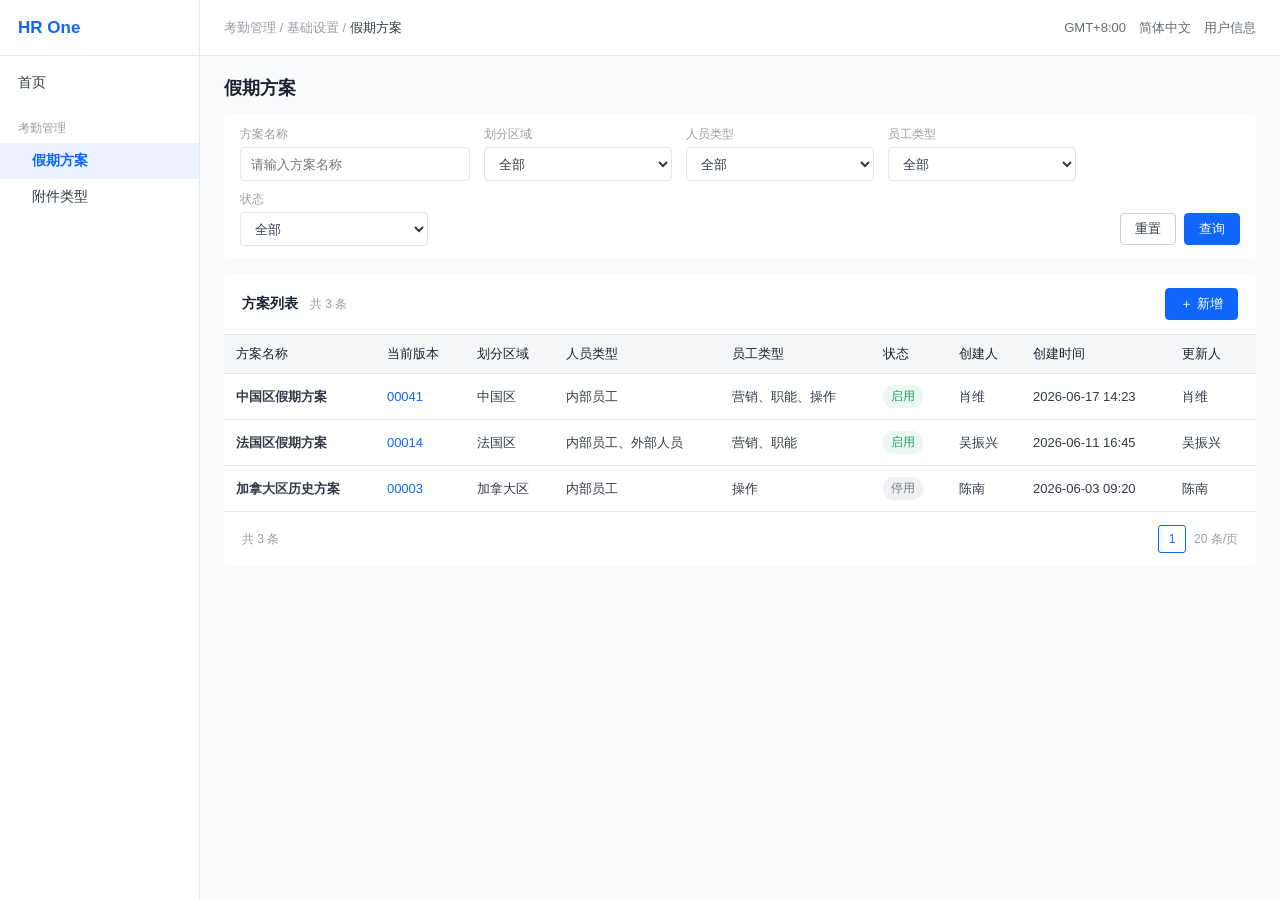
==== commit a3ff7575: "Sync confirmed leave plan prototype" ====
--- a/index.html
+++ b/index.html
@@ -41,10 +41,10 @@
 .annual-framework{padding:20px 24px 24px}.annual-framework-note{padding:10px 12px;border:1px solid #dbe8ff;background:#f7faff;border-radius:4px;color:#52657c;font-size:12px;line-height:1.7;margin-bottom:14px}.annual-scope{display:flex;align-items:center;gap:10px;padding:11px 14px;border:1px solid var(--border);border-radius:4px;background:#fff;margin-bottom:14px}.annual-scope-title{font-weight:600;color:var(--strong)}.annual-scope-text{font-size:12px;color:var(--muted)}.annual-structure-grid{display:grid;grid-template-columns:repeat(4,minmax(0,1fr));gap:12px}.annual-stage{position:relative;min-height:148px;border:1px solid var(--border);border-radius:4px;background:#fff;padding:14px}.annual-stage:not(:last-child):after{content:"→";position:absolute;right:-18px;top:50%;z-index:2;transform:translateY(-50%);color:#9cb3d4;font-size:18px}.annual-stage.add{border-style:dashed;border-color:#9abcf9;background:#f8fbff}.annual-stage-title{font-size:14px;color:var(--strong);font-weight:600;margin:10px 0 7px}.annual-stage-text{font-size:12px;color:var(--sub);line-height:1.7}.annual-stage-tag{display:inline-flex;border-radius:10px;padding:3px 8px;font-size:12px}.annual-stage-tag.current{color:#52657c;background:#f2f6fd}.annual-stage-tag.add{color:var(--blue);background:var(--blue-light)}.annual-stage-tag.operate{color:#a56206;background:var(--orange-bg)}.annual-region-row{display:flex;gap:10px;flex-wrap:wrap;padding:12px 14px;margin-top:14px;border-top:1px solid var(--border);font-size:12px;color:var(--sub)}.annual-region-row b{color:var(--strong)}
 .annual-config-section{border:1px solid var(--border);border-radius:4px;margin-bottom:14px;background:#fff;overflow:hidden}.annual-config-head{padding:11px 14px;background:#fbfcfe;border-bottom:1px solid var(--border)}.annual-config-title{font-weight:600;color:var(--strong)}.annual-config-desc{font-size:12px;color:var(--muted);margin-top:3px}.annual-config-body{padding:14px}.annual-status-field{grid-column:1/-1}.annual-conversion-box{margin-top:14px;padding:12px 14px;border:1px solid #dbe8ff;background:#f7faff;border-radius:4px}.annual-conversion-row{display:flex;align-items:center;gap:8px;flex-wrap:wrap}.annual-conversion-row .form-input{width:110px}.annual-unit-tag{display:inline-flex;padding:3px 8px;background:#fff;border:1px solid #d9e3f4;border-radius:3px;color:#52657c;font-size:12px}
 .control-layer-table{min-width:620px;table-layout:fixed}.control-layer-table th:nth-child(1){width:20%}.control-layer-table th:nth-child(2){width:38%}.control-layer-table th:nth-child(3){width:42%}.control-layer-table td{white-space:normal;vertical-align:top;line-height:1.65}.control-layer-table td:first-child{font-weight:600;color:var(--strong)}
-.annual-quota-eligibility .condition-row{grid-template-columns:1.35fr .72fr 1.15fr auto}.annual-quota-eligibility .logic-row{margin-bottom:10px}.annual-quota-eligibility .sub-action{margin-top:10px}
+.annual-quota-eligibility .condition-row{grid-template-columns:1.35fr .72fr 1.15fr auto}.annual-quota-eligibility .logic-row{margin-bottom:10px}.annual-quota-eligibility .sub-action{margin-top:10px}.annual-eligibility-switch-row{display:flex;align-items:center;gap:8px;min-height:32px;color:var(--strong)}#annualEligibilityConditionBody{margin-top:12px;padding-top:12px;border-top:1px solid var(--border)}#annualEligibilityResult{margin-top:12px}
 .annual-generation-group-title{display:flex;align-items:center;gap:9px;margin:18px 0 10px;color:var(--strong);font-weight:650}.annual-generation-group-title:first-child{margin-top:0}.annual-generation-group-no{width:22px;height:22px;display:inline-flex;align-items:center;justify-content:center;border-radius:50%;background:var(--blue-light);color:var(--blue);font-size:12px}.annual-supplement-table{min-width:1180px;table-layout:fixed}.annual-supplement-table th:nth-child(1){width:13%}.annual-supplement-table th:nth-child(2){width:10%}.annual-supplement-table th:nth-child(3){width:19%}.annual-supplement-table th:nth-child(4){width:14%}.annual-supplement-table th:nth-child(5){width:19%}.annual-supplement-table th:nth-child(6){width:17%}.annual-supplement-table th:nth-child(7){width:8%}.annual-supplement-table td{white-space:normal;vertical-align:top;line-height:1.6}.table-switch{display:flex;align-items:center;gap:8px}.table-switch .switch-toggle{flex:none}
 .preset-rule-intro{display:flex;align-items:center;justify-content:space-between;gap:20px;padding:14px 16px;border:1px solid var(--border);border-radius:4px;background:#fafbfc}.preset-rule-intro-title{font-weight:650;color:var(--strong)}.preset-rule-intro-desc{margin-top:4px;color:var(--muted);line-height:1.6}.readonly-rule-grid{display:grid;grid-template-columns:1fr 1fr;gap:12px 24px}.readonly-rule-item{padding:12px 14px;border:1px solid var(--border);border-radius:4px;background:#fafbfc}.readonly-rule-item.full{grid-column:1/-1}.readonly-rule-label{font-size:12px;color:var(--muted);margin-bottom:5px}.readonly-rule-value{color:var(--strong);line-height:1.65}.readonly-rule-value strong{font-weight:650}.rule-dependency-check{margin-top:14px;padding:11px 14px;border-left:3px solid #52c41a;background:#f6ffed;color:#355b2a;line-height:1.65}
-.annual-page-head{display:flex;align-items:flex-start;justify-content:space-between;gap:16px;margin-bottom:14px}.annual-page-title{font-size:16px;font-weight:650;color:var(--strong);margin-bottom:4px}.annual-save-state{font-size:12px;color:var(--muted)}.annual-steps{display:grid;grid-template-columns:repeat(4,1fr);border:1px solid var(--border);border-radius:4px;background:#fff;margin-bottom:14px;overflow:hidden}.annual-step{position:relative;border:0;border-right:1px solid var(--border);background:#fff;padding:13px 16px;text-align:left;cursor:pointer;color:var(--sub)}.annual-step:last-child{border-right:0}.annual-step.active{background:#f7faff;color:var(--blue)}.annual-step-no{display:inline-flex;align-items:center;justify-content:center;width:22px;height:22px;border-radius:50%;margin-right:8px;background:#eef1f5;color:#6f7784;font-size:12px}.annual-step.active .annual-step-no{background:var(--blue);color:#fff}.annual-step-summary{display:block;margin:5px 0 0 30px;font-size:12px;color:var(--muted)}.annual-step-pane{display:none}.annual-step-pane.active{display:block}.annual-mode-row{display:flex;align-items:center;justify-content:space-between;gap:12px;flex-wrap:wrap;margin-bottom:14px}.annual-mode-switch{display:inline-flex;border:1px solid var(--border);border-radius:4px;padding:2px;background:#f7f8fa}.annual-mode{height:30px;padding:0 16px;border:0;background:transparent;color:var(--sub);border-radius:3px}.annual-mode.active{background:#fff;color:var(--blue);box-shadow:0 1px 4px rgba(0,0,0,.08);font-weight:600}.annual-formula-card{border:1px solid #cfe0ff;background:#f7faff;border-radius:4px;padding:13px 14px;margin-top:14px}.annual-formula-title{display:flex;align-items:center;justify-content:space-between;gap:12px;margin-bottom:9px;color:var(--strong);font-weight:600}.annual-formula-code{font-family:Menlo,Monaco,monospace;color:#23466f;background:#fff;border:1px solid #dbe8ff;border-radius:4px;padding:12px;line-height:1.7;overflow-x:auto}.annual-formula-meta{display:flex;gap:18px;flex-wrap:wrap;margin-top:9px;font-size:12px;color:var(--sub)}.annual-table{min-width:720px}.annual-table th,.annual-table td{font-size:12px;padding:9px 10px}.annual-table td{white-space:normal}.special-rule-card{border:1px solid #cfe0ff;border-radius:4px;background:#fff}.special-rule-main{display:grid;grid-template-columns:minmax(250px,1.2fr) minmax(320px,1.8fr) auto;gap:16px;align-items:center;padding:14px}.special-rule-title{display:flex;align-items:center;gap:8px;font-weight:600;color:var(--strong);margin-bottom:5px}.special-rule-desc{font-size:12px;color:var(--sub);line-height:1.65}.special-rule-flow{display:flex;align-items:center;gap:7px;flex-wrap:wrap;font-size:12px;color:#52657c}.flow-node{padding:5px 8px;border:1px solid #d9e3f4;background:#f7faff;border-radius:3px}.special-rule-foot{border-top:1px solid var(--border);padding:9px 14px;background:#fbfcfe;font-size:12px;color:var(--muted)}.rule-status{display:inline-flex;padding:3px 8px;border-radius:10px;background:var(--green-bg);color:var(--green);font-size:12px}.annual-rule-summary{display:grid;grid-template-columns:repeat(3,1fr);gap:12px;margin-bottom:14px}.summary-tile{border:1px solid var(--border);border-radius:4px;padding:12px;background:#fff}.summary-tile-label{font-size:12px;color:var(--muted);margin-bottom:6px}.summary-tile-value{color:var(--strong);font-weight:600;line-height:1.55}.annual-drawer-section{border:1px solid var(--border);border-radius:4px;margin-bottom:14px;overflow:hidden}.annual-drawer-section-title{padding:10px 12px;background:#fbfcfe;border-bottom:1px solid var(--border);font-weight:600;color:var(--strong)}.annual-drawer-section-body{padding:13px}.trial-box{border:1px solid #dbe8ff;background:#f7faff;border-radius:4px;padding:13px}.trial-equation{font-family:Menlo,Monaco,monospace;color:#23466f;margin:9px 0}.trial-result{font-weight:600;color:var(--blue)}.cross-tier-guide{min-width:0;table-layout:fixed}.cross-tier-guide th:nth-child(1){width:31%}.cross-tier-guide th:nth-child(2){width:31%}.cross-tier-guide th:nth-child(3){width:38%}.cross-tier-guide td{white-space:normal;vertical-align:top;line-height:1.65}.field-definition-table{min-width:0;table-layout:fixed}.field-definition-table th:nth-child(1){width:20%}.field-definition-table th:nth-child(2){width:45%}.field-definition-table th:nth-child(3){width:35%}.field-definition-table td{white-space:normal;vertical-align:top;line-height:1.65}.code-verified-note{margin-top:12px;padding:8px 10px;border-radius:3px;background:#f6f8fb;color:var(--muted);font-size:12px}.recommended-choice{display:inline-flex;margin-top:12px;padding:6px 10px;border-radius:3px;background:var(--blue-light);color:var(--blue);font-weight:600}
+.annual-page-head{display:flex;align-items:flex-start;justify-content:space-between;gap:16px;margin-bottom:14px}.annual-page-title{font-size:16px;font-weight:650;color:var(--strong);margin-bottom:4px}.annual-save-state{font-size:12px;color:var(--muted)}.annual-steps{display:grid;grid-template-columns:repeat(3,1fr);border:1px solid var(--border);border-radius:4px;background:#fff;margin-bottom:14px;overflow:hidden}.annual-step{position:relative;border:0;border-right:1px solid var(--border);background:#fff;padding:13px 16px;text-align:left;cursor:pointer;color:var(--sub)}.annual-step:last-child{border-right:0}.annual-step.active{background:#f7faff;color:var(--blue)}.annual-step-no{display:inline-flex;align-items:center;justify-content:center;width:22px;height:22px;border-radius:50%;margin-right:8px;background:#eef1f5;color:#6f7784;font-size:12px}.annual-step.active .annual-step-no{background:var(--blue);color:#fff}.annual-step-summary{display:block;margin:5px 0 0 30px;font-size:12px;color:var(--muted)}.annual-step-pane{display:none}.annual-step-pane.active{display:block}.annual-mode-row{display:flex;align-items:center;justify-content:space-between;gap:12px;flex-wrap:wrap;margin-bottom:14px}.annual-mode-switch{display:inline-flex;border:1px solid var(--border);border-radius:4px;padding:2px;background:#f7f8fa}.annual-mode{height:30px;padding:0 16px;border:0;background:transparent;color:var(--sub);border-radius:3px}.annual-mode.active{background:#fff;color:var(--blue);box-shadow:0 1px 4px rgba(0,0,0,.08);font-weight:600}.annual-formula-card{border:1px solid #cfe0ff;background:#f7faff;border-radius:4px;padding:13px 14px;margin-top:14px}.annual-formula-title{display:flex;align-items:center;justify-content:space-between;gap:12px;margin-bottom:9px;color:var(--strong);font-weight:600}.annual-formula-code{font-family:Menlo,Monaco,monospace;color:#23466f;background:#fff;border:1px solid #dbe8ff;border-radius:4px;padding:12px;line-height:1.7;overflow-x:auto}.annual-formula-meta{display:flex;gap:18px;flex-wrap:wrap;margin-top:9px;font-size:12px;color:var(--sub)}.annual-table{min-width:720px}.annual-table th,.annual-table td{font-size:12px;padding:9px 10px}.annual-table td{white-space:normal}.special-rule-card{border:1px solid #cfe0ff;border-radius:4px;background:#fff}.special-rule-main{display:grid;grid-template-columns:minmax(250px,1.2fr) minmax(320px,1.8fr) auto;gap:16px;align-items:center;padding:14px}.special-rule-title{display:flex;align-items:center;gap:8px;font-weight:600;color:var(--strong);margin-bottom:5px}.special-rule-desc{font-size:12px;color:var(--sub);line-height:1.65}.special-rule-flow{display:flex;align-items:center;gap:7px;flex-wrap:wrap;font-size:12px;color:#52657c}.flow-node{padding:5px 8px;border:1px solid #d9e3f4;background:#f7faff;border-radius:3px}.special-rule-foot{border-top:1px solid var(--border);padding:9px 14px;background:#fbfcfe;font-size:12px;color:var(--muted)}.rule-status{display:inline-flex;padding:3px 8px;border-radius:10px;background:var(--green-bg);color:var(--green);font-size:12px}.annual-rule-summary{display:grid;grid-template-columns:repeat(3,1fr);gap:12px;margin-bottom:14px}.summary-tile{border:1px solid var(--border);border-radius:4px;padding:12px;background:#fff}.summary-tile-label{font-size:12px;color:var(--muted);margin-bottom:6px}.summary-tile-value{color:var(--strong);font-weight:600;line-height:1.55}.annual-drawer-section{border:1px solid var(--border);border-radius:4px;margin-bottom:14px;overflow:hidden}.annual-drawer-section-title{padding:10px 12px;background:#fbfcfe;border-bottom:1px solid var(--border);font-weight:600;color:var(--strong)}.annual-drawer-section-body{padding:13px}.trial-box{border:1px solid #dbe8ff;background:#f7faff;border-radius:4px;padding:13px}.trial-equation{font-family:Menlo,Monaco,monospace;color:#23466f;margin:9px 0}.trial-result{font-weight:600;color:var(--blue)}.cross-tier-guide{min-width:0;table-layout:fixed}.cross-tier-guide th:nth-child(1){width:31%}.cross-tier-guide th:nth-child(2){width:31%}.cross-tier-guide th:nth-child(3){width:38%}.cross-tier-guide td{white-space:normal;vertical-align:top;line-height:1.65}.field-definition-table{min-width:0;table-layout:fixed}.field-definition-table th:nth-child(1){width:20%}.field-definition-table th:nth-child(2){width:45%}.field-definition-table th:nth-child(3){width:35%}.field-definition-table td{white-space:normal;vertical-align:top;line-height:1.65}.code-verified-note{margin-top:12px;padding:8px 10px;border-radius:3px;background:#f6f8fb;color:var(--muted);font-size:12px}.recommended-choice{display:inline-flex;margin-top:12px;padding:6px 10px;border-radius:3px;background:var(--blue-light);color:var(--blue);font-weight:600}
 .oehr-config-mode{padding:2px 0}.oehr-radio-line{display:flex;align-items:center;gap:16px;flex-wrap:wrap;min-height:34px;font-size:13px}.oehr-radio-option{display:inline-flex;align-items:center;gap:6px;color:var(--text)}.oehr-radio-option input{accent-color:var(--blue)}.oehr-radio-inline{display:inline-flex;align-items:center;gap:8px;flex-wrap:wrap}.oehr-radio-inline .form-select{width:110px}.oehr-radio-inline .form-input{width:120px}.oehr-full-field{grid-column:1/-1}.oehr-formula-row{display:flex;align-items:center;gap:10px;flex-wrap:wrap}.oehr-formula-row .annual-formula-code{flex:1;min-width:480px}.oehr-ladder{min-width:980px}.oehr-ladder th,.oehr-ladder td{font-size:12px;padding:9px 10px}.oehr-ladder td{white-space:normal}.oehr-muted{color:var(--muted)}
 .cross-year-inline-head,.comp-page-head{display:flex;align-items:flex-start;justify-content:space-between;gap:14px;margin-bottom:14px}.config-disabled{opacity:.48;pointer-events:none}.comp-framework{background:#fafbfc}.comp-source-table{min-width:840px;table-layout:fixed}.comp-source-table th,.comp-source-table td{font-size:12px;padding:9px 10px;white-space:normal;vertical-align:middle;line-height:1.55}.comp-source-table th:nth-child(1){width:24%}.comp-source-table th:nth-child(2){width:20%}.comp-source-table th:nth-child(3){width:17%}.comp-source-table .form-select{height:32px}.ratio-tag{display:inline-flex;padding:3px 9px;border-radius:10px;background:var(--blue-light);color:var(--blue);font-weight:600}.comp-field-title{margin-top:18px}.comp-radio-stack{border:1px solid var(--border);border-radius:4px;overflow:hidden}.comp-radio-row{display:flex;align-items:center;gap:9px;min-height:48px;padding:7px 12px;border-bottom:1px solid var(--border);font-size:13px;background:#fff}.comp-radio-row:last-child{border-bottom:0}.comp-radio-row.active{background:#f7faff}.comp-radio-row input[type=radio]{accent-color:var(--blue)}.comp-radio-row .comp-number{width:82px}.comp-radio-row .comp-unit,.comp-radio-row .comp-fixed-type{width:90px}.comp-radio-row .comp-date{width:100px}.recommended-choice.compact{margin:0 0 0 4px;padding:3px 8px;font-size:12px}.comp-inline-config{display:grid;grid-template-columns:220px 1fr;align-items:center;gap:16px;margin-top:14px;padding:12px;border:1px solid var(--border);border-radius:4px;background:#fff}.comp-delay-fields{display:flex;align-items:center;gap:8px;flex-wrap:wrap;font-size:13px}.comp-delay-fields .comp-number{width:82px}.comp-delay-fields .comp-unit{width:90px}.comp-use-flow{margin-top:14px}.comp-settlement-details{margin-top:14px}.comp-auto-time{margin-top:12px;padding:10px 12px;background:#f7faff;border-radius:4px}.comp-trace{border:1px solid #dbe8ff;background:#f7faff;border-radius:4px;padding:4px 14px}.comp-actions{display:flex;justify-content:flex-end;padding-top:2px}
 .mask{position:fixed;inset:0;background:rgba(0,0,0,.36);display:none;z-index:100}.mask.show{display:block}.drawer{position:absolute;right:0;top:0;width:920px;max-width:96vw;height:100%;background:#fff;box-shadow:-8px 0 26px rgba(0,0,0,.14);display:flex;flex-direction:column}.drawer.narrow{width:380px}.drawer.option-guide{width:680px}.drawer.help-mode .drawer-footer .btn[data-close="drawer"]{display:none}.drawer-head{height:60px;padding:0 22px;border-bottom:1px solid var(--border);display:flex;align-items:center;justify-content:space-between}.drawer-title{font-size:16px;font-weight:600;color:var(--strong)}.close{border:0;background:transparent;color:#7f8794;font-size:22px;cursor:pointer}.drawer-body{padding:20px 22px;overflow-y:auto;flex:1}.drawer-footer{height:60px;border-top:1px solid var(--border);display:flex;align-items:center;justify-content:flex-end;gap:10px;padding:0 20px}
@@ -55,10 +55,10 @@
 .business-section{border:1px solid var(--border);border-radius:4px;margin-bottom:14px;background:#fff;overflow:hidden}.business-section-head{padding:11px 14px;background:#fbfcfe;border-bottom:1px solid var(--border);display:flex;align-items:center;justify-content:space-between;gap:12px}.business-section-title{font-weight:600;color:var(--strong)}.business-section-desc{font-size:12px;color:var(--muted);margin-top:3px}.business-section-body{padding:14px}.business-table{min-width:760px}.business-table th,.business-table td{font-size:12px;padding:9px 10px}.business-table td:last-child,.business-table th:last-child{white-space:nowrap;width:90px}
 .business-subsection{padding:2px 0 20px}.business-subsection+.business-subsection{padding-top:4px}.business-subsection:last-child{padding-bottom:2px}.business-subsection-head{display:flex;align-items:center;justify-content:space-between;gap:12px;margin-bottom:14px}.business-subsection-title{font-weight:600;color:var(--strong)}.business-subsection-body{min-width:0}
 .rule-inline-error{margin:0 0 12px;padding:9px 11px;border:1px solid #ffccc7;background:#fff2f0;border-radius:4px;color:#cf1322;font-size:12px;line-height:1.6}
-.condition-presence-value{height:34px;display:flex;align-items:center;padding:0 10px;border:1px solid var(--border);border-radius:4px;background:#f7f8fa;color:var(--muted);font-size:12px}
+.condition-presence-value{height:34px;display:flex;align-items:center;padding:0 10px;border:1px solid var(--border);border-radius:4px;background:#f7f8fa;color:var(--muted);font-size:12px}.condition-multi-value{height:64px;padding:4px 8px}.condition-multi-value option{padding:4px 6px}
 .business-field-grid{display:grid;grid-template-columns:1fr 1fr;gap:14px 18px}.business-field{min-width:0}.basic-settings-grid{grid-template-columns:repeat(2,minmax(0,1fr));align-items:start}.basic-settings-grid .business-field{display:flex;min-height:58px;flex-direction:column;justify-content:flex-start}.basic-settings-grid .direct-choice-group{height:34px;min-height:34px}.basic-settings-grid #hourCalculationFields,.basic-settings-grid #hourCalculationFields>.business-field-grid{display:contents}.basic-settings-grid #hourCalculationFields[style*="display: none"]{display:none!important}.form-label{font-size:13px;color:var(--text);margin-bottom:6px;display:block}.form-grid{display:grid;grid-template-columns:1fr 1fr;gap:14px 18px}.form-item{display:flex;flex-direction:column;min-width:0}.form-item.full{grid-column:1/-1}.form-input,.form-select{height:34px;border:1px solid var(--border);border-radius:4px;padding:0 10px;background:#fff;color:var(--text);font-size:13px;width:100%}.form-input:disabled,.form-select:disabled{background:#f5f6f7;color:#777e89}.form-textarea{height:76px;border:1px solid var(--border);border-radius:4px;padding:8px 10px;resize:vertical;width:100%;font-size:13px}.required{color:#F74C4C;margin-right:3px}.field-note{font-size:12px;color:var(--muted);line-height:1.6;margin-top:5px}
 .entitlement-mode-field{max-width:980px}.entitlement-choice-grid{display:grid;grid-template-columns:repeat(2,minmax(0,1fr));gap:10px}.entitlement-choice{display:flex;flex-direction:column;align-items:flex-start;gap:4px;min-height:72px;padding:12px 14px;border:1px solid var(--border);border-radius:6px;background:#fff;color:var(--text);text-align:left;cursor:pointer}.entitlement-choice:hover{border-color:#8eb8ff}.entitlement-choice.active{border-color:var(--blue);background:#f4f8ff;box-shadow:0 0 0 1px rgba(22,119,255,.08)}.entitlement-choice-title{font-size:14px;font-weight:600;color:var(--strong)}.entitlement-choice.active .entitlement-choice-title{color:var(--blue)}.entitlement-choice-desc{font-size:12px;line-height:1.55;color:var(--muted)}.entitlement-choice.disabled{cursor:not-allowed;background:#f7f8fa;border-color:#e5e7eb;opacity:.62}.entitlement-choice.disabled:hover{border-color:#e5e7eb}
-.input-with-suffix{display:flex;align-items:center}.input-with-suffix .form-input{border-radius:4px 0 0 4px}.input-suffix{height:34px;display:inline-flex;align-items:center;padding:0 10px;border:1px solid var(--border);border-left:0;border-radius:0 4px 4px 0;background:#f7f8fa;color:var(--sub);white-space:nowrap;font-size:12px}.gestation-control{display:flex;align-items:center;gap:6px}.gestation-control .form-input{width:74px}.gestation-control span{color:var(--sub);font-size:12px}.balance-source-note{margin-top:12px;padding:10px 12px;border:1px solid #dbe8ff;background:#f7faff;border-radius:4px;color:#52657c;font-size:12px;line-height:1.7}.entitlement-scope-box{margin:12px 0}.attachment-rule-table{min-width:1020px;table-layout:fixed}.attachment-rule-table th:nth-child(1){width:140px}.attachment-rule-table th:nth-child(2){width:210px}.attachment-rule-table th:nth-child(3){width:430px}.attachment-rule-table th:nth-child(4){width:150px}.attachment-rule-table th:nth-child(5){width:60px}.attachment-condition{display:flex;align-items:center;gap:7px}.attachment-condition .form-select{width:96px}.attachment-condition .form-input{width:78px}.attachment-unit,.attachment-all-text{color:var(--sub);font-size:12px;white-space:nowrap}.attachment-type-reference{display:flex;align-items:flex-start;gap:8px}.attachment-type-summary{display:flex;align-items:center;gap:6px;flex:1;flex-wrap:wrap;min-height:32px}.attachment-type-chip{display:inline-flex;padding:3px 8px;border-radius:3px;background:#f2f6fd;color:#52657c;font-size:12px}.attachment-type-empty{color:var(--muted);font-size:12px}.attachment-requirement{width:100%}.attachment-type-modal{width:720px;z-index:180}.attachment-type-search{margin-bottom:12px}.attachment-type-list{max-height:360px;overflow-y:auto;border:1px solid var(--border);border-radius:4px}.attachment-type-option{display:flex;align-items:flex-start;gap:10px;padding:11px 12px;border-bottom:1px solid var(--border);cursor:pointer}.attachment-type-option:last-child{border-bottom:0}.attachment-type-option:hover{background:#f9fafe}.attachment-type-option input{margin-top:2px;accent-color:var(--blue)}.attachment-type-name{color:var(--strong)}.attachment-type-note{margin-top:3px;color:var(--muted);font-size:12px}.attachment-type-source{margin-top:10px;color:var(--muted);font-size:12px}
+.input-with-suffix{display:flex;align-items:center}.input-with-suffix .form-input{border-radius:4px 0 0 4px}.input-suffix{height:34px;display:inline-flex;align-items:center;padding:0 10px;border:1px solid var(--border);border-left:0;border-radius:0 4px 4px 0;background:#f7f8fa;color:var(--sub);white-space:nowrap;font-size:12px}.compound-value-unit{display:flex;align-items:center}.compound-value-unit .form-input{border-radius:4px 0 0 4px}.compound-value-unit .form-select{width:118px;border-left:0;border-radius:0 4px 4px 0}.gestation-control{display:flex;align-items:center;gap:6px}.gestation-control .form-input{width:74px}.gestation-control span{color:var(--sub);font-size:12px}.balance-source-note{margin-top:12px;padding:10px 12px;border:1px solid #dbe8ff;background:#f7faff;border-radius:4px;color:#52657c;font-size:12px;line-height:1.7}.entitlement-scope-box{margin:12px 0}.attachment-rule-table{min-width:980px;table-layout:fixed}.attachment-rule-table th:nth-child(1){width:310px}.attachment-rule-table th:nth-child(2){width:430px}.attachment-rule-table th:nth-child(3){width:150px}.attachment-rule-table th:nth-child(4){width:60px}.attachment-upload-condition{display:flex;align-items:center;gap:8px;flex-wrap:wrap}.attachment-upload-condition>.attachment-basis{width:140px}.attachment-condition{display:flex;align-items:center;gap:7px}.attachment-condition .form-select{width:96px}.attachment-condition .form-input{width:78px}.attachment-unit,.attachment-all-text{color:var(--sub);font-size:12px;white-space:nowrap}.attachment-type-reference{display:flex;align-items:flex-start;gap:8px}.attachment-type-summary{display:flex;align-items:center;gap:6px;flex:1;flex-wrap:wrap;min-height:32px}.attachment-type-chip{display:inline-flex;padding:3px 8px;border-radius:3px;background:#f2f6fd;color:#52657c;font-size:12px}.attachment-type-empty{color:var(--muted);font-size:12px}.attachment-requirement{width:100%}.attachment-type-modal{width:720px;z-index:180}.attachment-type-search{margin-bottom:12px}.attachment-type-list{max-height:360px;overflow-y:auto;border:1px solid var(--border);border-radius:4px}.attachment-type-option{display:flex;align-items:flex-start;gap:10px;padding:11px 12px;border-bottom:1px solid var(--border);cursor:pointer}.attachment-type-option:last-child{border-bottom:0}.attachment-type-option:hover{background:#f9fafe}.attachment-type-option input{margin-top:2px;accent-color:var(--blue)}.attachment-type-name{color:var(--strong)}.attachment-type-note{margin-top:3px;color:var(--muted);font-size:12px}.attachment-type-source{margin-top:10px;color:var(--muted);font-size:12px}.unit-linkage-summary{grid-column:1/-1;display:flex;align-items:center;min-height:34px;padding:7px 10px;border-radius:4px;background:#f7faff;color:#52657c;font-size:12px;line-height:1.6}.field-unit-badge{display:inline-flex;align-items:center;margin-left:5px;padding:1px 6px;border-radius:9px;background:#eef4ff;color:var(--blue);font-size:11px;font-weight:400;vertical-align:middle}
 .linked-box{grid-column:1/-1;background:#f7faff;border:1px solid #dbe8ff;border-radius:4px;padding:12px 14px}.linked-box.rule-module{padding:0;background:#fff;overflow:hidden}.rule-module>.attachment-title{margin:0;padding:12px 14px;background:#f7faff}.rule-module>div[id$="Body"]{padding:12px 14px;border-top:1px solid #dbe8ff}.sentence-row{display:flex;align-items:center;gap:8px;flex-wrap:wrap;color:var(--text);line-height:34px}.sentence-row .form-input,.sentence-row .form-select{width:auto;min-width:110px}.sentence-row .small{width:88px;min-width:88px}.system-result{border-left:3px solid #9abcf9;background:#f7faff;padding:10px 12px;color:#52657c;font-size:12px;line-height:1.7;margin-top:10px}.toggle-form-row{display:flex;align-items:center;gap:10px;min-height:34px}.attachment-line{display:flex;align-items:center;gap:8px;flex-wrap:wrap;line-height:34px}.attachment-line .form-input{width:92px}.attachment-line .form-select{width:138px}.attachment-title{display:flex;align-items:center;gap:10px;font-weight:600;color:var(--strong);margin-bottom:12px}.rule-empty-state{display:flex;align-items:center;justify-content:space-between;gap:12px;padding:12px 14px;border:1px dashed #c8d8f2;border-radius:4px;background:#fafcff;color:#52657c;font-size:13px;line-height:1.6}.rule-empty-badge{display:inline-flex;margin-right:8px;padding:2px 8px;border-radius:10px;background:var(--blue-light);color:var(--blue);font-size:12px}
 .basic-strip{display:grid;grid-template-columns:repeat(4,1fr);gap:12px;background:#f7faff;border:1px solid #dbe8ff;border-radius:4px;padding:12px 14px;margin-bottom:14px}.basic-strip-item{min-width:0}.basic-strip-label{font-size:12px;color:var(--muted);margin-bottom:5px}.basic-strip-value{font-size:13px;color:var(--strong)}.basic-strip .form-select{height:30px}.condition-row{display:grid;grid-template-columns:1.35fr .8fr 1fr auto;gap:8px;align-items:center;margin-top:10px}.condition-row:first-child{margin-top:0}.policy-textarea{width:100%;min-height:92px;border:1px solid var(--border);border-radius:4px;padding:9px 10px;resize:vertical;font-size:13px;line-height:1.6}.sub-action{margin-top:10px}.section-result{margin-top:12px;padding:10px 12px;background:#f7f8fa;color:var(--sub);font-size:12px;line-height:1.7;border-radius:4px}
 .checkbox-group{display:flex;flex-wrap:wrap;gap:8px 18px;padding:10px 12px;border:1px solid var(--border);border-radius:4px;background:#fff}.checkbox-option{display:inline-flex;align-items:center;gap:6px;min-width:110px;font-size:13px;color:var(--text);cursor:pointer}.checkbox-option input{accent-color:var(--blue)}.business-section.preleave-section{overflow:visible}.strong-control-row{display:flex;align-items:center;gap:6px;margin-top:12px;padding:10px 12px;background:#f7faff;border:1px solid #dbe8ff;border-radius:4px}.strong-control-row input{margin:0;accent-color:var(--blue)}.strong-control-row.is-disabled{background:#f7f7f8;border-color:var(--border);color:var(--muted)}.strong-control-option{min-width:auto;font-size:14px;font-weight:500}.strong-control-row.is-disabled .strong-control-option{cursor:not-allowed;color:var(--muted)}.strong-control-row .hint:hover:after{left:26px;top:auto;bottom:-8px;width:360px}
@@ -89,10 +89,10 @@
 #planEditView #saveAnnualConfig,#planEditView #saveCompConfig{display:none}
 .panel-action-row{display:flex;align-items:center;justify-content:space-between;gap:16px;padding:12px 20px;border-bottom:1px solid var(--border)}.panel-action-buttons{display:flex;align-items:center;gap:8px}
 .duration-config-head{display:flex;align-items:center;justify-content:space-between;gap:16px;margin:18px 0 12px}.duration-config-mode{display:inline-flex;padding:3px;border:1px solid var(--border);border-radius:4px;background:#f7f8fa}.duration-config-option{min-width:118px;border:0;background:transparent;color:#4e5969;padding:7px 16px;border-radius:3px;cursor:pointer}.duration-config-option.active{background:#fff;color:var(--primary);box-shadow:0 1px 4px rgba(0,0,0,.12);font-weight:600}.duration-formula-card{border:1px solid #d4e3ff;background:#f7faff;border-radius:4px;padding:16px}.duration-formula-card-head{display:flex;align-items:flex-start;justify-content:space-between;gap:16px}.duration-formula-title{font-weight:600;color:#1d2129}.duration-formula-desc{color:#86909c;font-size:13px;margin-top:6px}.duration-formula-actions{display:flex;gap:14px;white-space:nowrap}.duration-formula-preview{margin-top:12px;padding:12px;background:#fff;border:1px solid #e5e6eb;border-radius:3px;color:#4e5969;white-space:pre-wrap;line-height:1.7}.rule-order-actions{display:flex;align-items:center;gap:8px}.rule-order-actions .btn-text[disabled]{color:#c9cdd4;cursor:not-allowed}.rule-summary-table th:first-child,.rule-summary-table td:first-child{width:86px}
-.attachment-manager-modal{width:min(720px,92vw)}.attachment-manager-note{color:#86909c;font-size:13px}.attachment-manager-table{min-width:1050px}.attachment-manager-table td{vertical-align:middle}.attachment-status{display:inline-flex;padding:2px 8px;border-radius:10px;font-size:12px;background:#e8ffea;color:#168047}.attachment-status.off{background:#f2f3f5;color:#86909c}.attachment-editor{display:block}.attachment-query-grid .query-item:first-child{width:260px}.attachment-list-note{padding:10px 14px;border-bottom:1px solid var(--border);color:var(--muted);font-size:12px;line-height:1.6}
+.attachment-manager-modal{width:min(920px,94vw)}.attachment-manager-note{color:#86909c;font-size:12px}.attachment-manager-table{min-width:1720px}.attachment-manager-table td{vertical-align:middle}.attachment-manager-table th:nth-child(2),.attachment-manager-table td:nth-child(2){min-width:180px}.attachment-manager-table th:nth-child(3),.attachment-manager-table td:nth-child(3){min-width:170px}.attachment-manager-table th:nth-child(4),.attachment-manager-table td:nth-child(4){min-width:260px;white-space:normal;line-height:1.55}.attachment-manager-table th:nth-child(n+6):nth-child(-n+9),.attachment-manager-table td:nth-child(n+6):nth-child(-n+9){min-width:140px}.attachment-status{display:inline-flex;padding:2px 8px;border-radius:10px;font-size:12px;background:#e8ffea;color:#168047}.attachment-status.off{background:#f2f3f5;color:#86909c}.attachment-editor{display:block}.attachment-query-grid .query-item:first-child{width:188px}.attachment-list-note{padding:10px 14px;border-bottom:1px solid var(--border);color:var(--muted);font-size:12px;line-height:1.6}.attachment-editor .full-span{grid-column:1/-1}.attachment-editor-options{display:flex;align-items:center;gap:18px;min-height:36px;padding:7px 10px;border:1px solid var(--border);border-radius:4px;background:#fff;flex-wrap:wrap}.attachment-editor-options label{display:inline-flex;align-items:center;gap:6px;color:var(--sub)}.attachment-editor-options input{accent-color:var(--blue)}.attachment-match-note{margin-top:10px;padding:9px 11px;background:#f7f8fa;border-radius:4px;color:#52657c;font-size:12px;line-height:1.6}.multilingual-name{display:flex;align-items:center;gap:7px}.multilingual-badge{display:inline-flex;align-items:center;justify-content:center;width:20px;height:20px;border-radius:50%;background:#f2f6fd;color:#52657c}.multilingual-badge svg{width:14px;height:14px}
 .drag-handle{display:inline-flex;align-items:center;justify-content:center;width:24px;height:24px;margin-right:5px;border:1px solid transparent;border-radius:3px;color:#7d8796;cursor:grab;font-size:16px;line-height:1}.drag-handle:hover{border-color:#bfd3f7;background:#f2f7ff;color:var(--blue)}.duration-summary-row.dragging{opacity:.45}.duration-summary-row.drag-over td{box-shadow:inset 0 2px var(--blue)}.rule-order-actions{display:flex;align-items:center;gap:4px}
 .formula-check-row{display:flex;align-items:center;gap:10px;padding:10px 12px;border-top:1px solid var(--border);background:#fbfcfe}.formula-check-status{font-size:12px;color:var(--muted)}.formula-check-status.passed{color:#168047}.formula-check-status.failed{color:#d4380d}.formula-status-tag{display:inline-flex;margin-left:8px;padding:2px 8px;border-radius:10px;background:#fff3d6;color:#ad6800;font-size:12px}.formula-status-tag.passed{background:#e8ffea;color:#168047}.formula-test-panel{display:none;margin:12px;border:1px solid #dbe8ff;background:#f7faff;border-radius:4px;padding:12px}.formula-test-panel.show{display:block}.formula-test-head{display:flex;align-items:center;justify-content:space-between;gap:12px;margin-bottom:10px}.formula-test-title{font-weight:600;color:var(--strong)}.formula-test-grid{display:grid;grid-template-columns:repeat(2,minmax(0,1fr));gap:10px 14px}.formula-test-field{display:flex;align-items:center;gap:8px}.formula-test-label{width:120px;flex:none;color:var(--sub);font-size:12px}.formula-test-field .form-input{flex:1;min-width:0}.formula-test-result{margin-top:12px;padding:10px 12px;background:#fff;border-left:3px solid var(--blue);color:#41546d}.formula-test-result b{color:var(--blue)}
-.rule-scope-picker{display:flex;align-items:center;gap:22px;margin-bottom:12px}.rule-scope-option{display:inline-flex;align-items:center;gap:7px;cursor:pointer}.rule-scope-option input{accent-color:var(--blue)}
+.rule-scope-picker{display:flex;align-items:center;gap:22px;margin-bottom:12px}.rule-scope-option{display:inline-flex;align-items:center;gap:7px;cursor:pointer}.rule-scope-option input{accent-color:var(--blue)}.rule-list-actions{display:flex;align-items:center;justify-content:flex-end;gap:8px;flex-wrap:wrap}.fallback-editor-note{padding:10px 12px;border:1px solid #dbe8ff;border-radius:4px;background:#f7faff;color:#52657c;font-size:12px;line-height:1.7}
 .annual-steps{grid-template-columns:repeat(3,1fr)}
 .condition-mode-picker{display:flex;align-items:center;gap:24px;margin-bottom:12px}.condition-mode-radio{display:inline-flex;align-items:center;gap:7px;color:var(--sub);cursor:pointer}.condition-mode-radio input{margin:0;accent-color:var(--blue)}.condition-mode-radio.active{color:var(--strong);font-weight:600}
 .quota-page-control{display:flex;align-items:center;justify-content:space-between;gap:16px;margin:14px 20px;padding:11px 14px;border:1px solid var(--border);border-radius:4px;background:#fff}.quota-page-control .panel-sub{max-width:760px}.quota-page-control-label{display:flex;align-items:center;gap:10px;font-weight:600;color:var(--strong)}.quota-config-content.config-disabled{opacity:.48;pointer-events:none;user-select:none}
@@ -102,6 +102,16 @@
 .leave-form-modal #leaveSection3{position:relative;z-index:3;overflow:visible}.leave-form-modal #leaveSection3>.business-section-head{border-radius:4px 4px 0 0}.rule-summary-wrap{overflow:visible}.rule-summary-table tbody tr{position:relative}.rule-summary-table tbody tr:hover,.rule-summary-table tbody tr:focus-within{z-index:20}.rule-condition-summary{position:relative;display:inline-flex;max-width:100%;color:var(--sub);outline:none}.rule-condition-summary-text{display:inline-block;max-width:280px;overflow:hidden;text-overflow:ellipsis;white-space:nowrap;border-bottom:1px dashed #9ca9bc;cursor:help}.rule-condition-popover{display:none;position:absolute;left:0;top:calc(100% + 7px);z-index:40;width:380px;max-width:min(60vw,420px);padding:11px 13px;border:1px solid #d8dee8;border-radius:4px;background:#fff;box-shadow:0 8px 22px rgba(25,40,65,.16);color:var(--sub);font-size:12px;line-height:1.7;white-space:normal}.rule-condition-popover:before{content:"";position:absolute;left:30px;top:-6px;width:10px;height:10px;background:#fff;border-left:1px solid #d8dee8;border-top:1px solid #d8dee8;transform:rotate(45deg)}.rule-condition-summary:hover .rule-condition-popover,.rule-condition-summary:focus .rule-condition-popover,.rule-condition-summary:focus-within .rule-condition-popover{display:block}.rule-condition-detail-line+ .rule-condition-detail-line{margin-top:4px}.rule-formula-preview{margin-top:6px;padding:7px 9px;background:#f7f9fc;border-radius:3px;color:#41546d;word-break:break-all}
 .annual-mode-panels>.annual-config-mode-panel{display:none}.annual-mode-panels>.annual-config-mode-panel.active{display:block}.annual-mode-explain{font-size:12px;color:var(--muted);margin-left:12px}.annual-standard-stack>.annual-config-section{margin-bottom:12px}.annual-standard-stack>.annual-config-section:last-child{margin-bottom:0}.annual-mode-card{padding:11px 13px;border:0;border-radius:4px;background:#f6f8fb;margin-bottom:12px}.annual-mode-card-row{display:flex;align-items:center;gap:12px;flex-wrap:wrap}.quota-generation-flow{display:flex;flex-direction:column;gap:16px}.quota-stage-group{border:1px solid #dfe4ec;border-radius:4px;background:#f8f9fb;padding:14px}.quota-stage-heading{display:flex;align-items:flex-start;gap:10px;margin-bottom:12px}.quota-stage-number,.quota-section-number{display:inline-flex;align-items:center;justify-content:center;flex:none;width:22px;height:22px;border-radius:50%;background:#e7f0ff;color:var(--blue);font-size:12px;font-weight:600}.quota-stage-title{font-size:14px;font-weight:650;color:var(--strong);line-height:22px}.quota-stage-desc{margin-top:2px;color:var(--muted);font-size:12px;line-height:1.6}.quota-stage-group>.annual-config-section:last-child{margin-bottom:0}.quota-stage-group .annual-config-section{box-shadow:none}.quota-step-pane{display:none}.quota-step-pane.active{display:block}.quota-section-title{display:flex;align-items:center;gap:8px}.settlement-condition-row{display:flex;align-items:center;gap:8px;flex-wrap:wrap;margin-top:12px;padding:11px 12px;border:1px solid #dbe8ff;border-radius:4px;background:#f8fbff}.settlement-condition-row .form-select{width:130px}.settlement-condition-row .input-with-suffix{width:150px}.settlement-result{margin-top:10px;padding:9px 11px;background:#f7f8fa;border-radius:4px;color:#52657c;font-size:12px;line-height:1.6}.sick-option-list{display:grid;grid-template-columns:repeat(2,minmax(0,1fr));gap:10px}.sick-option{display:flex;align-items:center;gap:8px;min-height:42px;padding:9px 11px;border:1px solid var(--border);border-radius:4px;background:#fff}.sick-option.active{border-color:#9abcf9;background:#f7faff}.sick-option input{accent-color:var(--blue)}.sick-dependent{margin-top:12px}
 @media(max-width:1180px){.query-item,.query-item:first-child{width:calc(33.333% - 10px)}.query-actions{margin-left:0}.scheme-form-grid{grid-template-columns:repeat(2,minmax(0,1fr))}}
+/* Visible field labels used by the requirement attachment. */
+.condition-column-header{display:grid;grid-template-columns:1.45fr .85fr 1.15fr auto;gap:8px;margin:10px 0 4px;color:var(--muted);font-size:12px;align-items:center}
+.condition-control{display:block;min-width:0}.condition-control>.form-select,.condition-control>.condition-value-cell{display:block;width:100%}.condition-operation-cell{display:block;min-width:28px}.condition-mobile-label{display:none}
+.annual-quota-eligibility .condition-column-header{grid-template-columns:1.35fr .72fr 1.15fr auto}
+.duration-matrix .condition-column-header{grid-template-columns:1.3fr .72fr .92fr auto;min-width:350px}
+.rule-editor-modal .condition-column-header{grid-template-columns:1.45fr .8fr 1.15fr auto}
+.formula-editor-label{padding:10px 12px 8px;background:#fff;color:var(--strong);font-size:13px;font-weight:600}
+.field-error-message{margin-top:5px;color:#f5222d;font-size:12px;line-height:1.45}.direct-choice-group.input-error{padding:4px 8px;border:1px solid #f5222d;border-radius:4px;background:#fff7f7}
+.page-error-banner{display:none;margin-bottom:12px;padding:10px 14px;border:1px solid #ffccc7;border-radius:4px;background:#fff2f0;color:#cf1322;line-height:1.6}.page-error-banner.show{display:block}
+@media(max-width:760px){.condition-column-header{display:none}.condition-mobile-label{display:block;margin-bottom:5px;color:var(--muted);font-size:12px}.condition-control,.condition-operation-cell{min-width:0}}
 </style>
 </head>
 <body>
@@ -127,11 +137,7 @@
       <section class="card">
         <div class="list-card-head">
           <div class="list-card-title">方案列表 <span class="list-count" id="planCount"></span></div>
-          <div class="list-card-actions">
-            <button class="btn" id="exportPlans"><img class="btn-icon" src="export-icon.svg" alt="">导出</button>
-            <button class="btn" id="exportPlanSettings">导出设置</button>
-            <button class="btn btn-primary" id="addPlan">＋ 新增</button>
-          </div>
+          <div class="list-card-actions"><button class="btn btn-primary" id="addPlan">＋ 新增</button></div>
         </div>
         <div class="table-wrap"><table class="plan-table"><thead><tr>
           <th>方案名称</th><th>当前版本</th><th>划分区域</th><th>人员类型</th><th>员工类型</th><th>状态</th>
@@ -144,7 +150,9 @@
       <div class="list-page-head"><div class="list-page-title">附件类型</div></div>
       <section class="card query-card">
         <div class="query-grid attachment-query-grid">
-          <label class="query-item"><span class="query-label">附件类型名称</span><input class="form-input" id="attachmentFilterName" placeholder="请输入附件类型名称"></label>
+          <label class="query-item"><span class="query-label">编码</span><input class="form-input" id="attachmentFilterCode" placeholder="请输入编码"></label>
+          <label class="query-item"><span class="query-label">名称</span><input class="form-input" id="attachmentFilterName" placeholder="请输入名称"></label>
+          <label class="query-item"><span class="query-label">业务</span><select class="form-select" id="attachmentFilterBusiness"><option>全部</option><option>考勤</option><option>薪酬</option><option>人事</option><option>招聘</option></select></label>
           <label class="query-item"><span class="query-label">状态</span><select class="form-select" id="attachmentFilterState"><option>全部</option><option>启用</option><option>停用</option></select></label>
           <div class="query-actions"><button class="btn" id="resetAttachmentFilter">重置</button><button class="btn btn-primary" id="queryAttachmentTypes">查询</button></div>
         </div>
@@ -158,12 +166,13 @@
             <button class="btn btn-primary" id="addAttachmentType">＋ 新增</button>
           </div>
         </div>
-        <div class="attachment-list-note">统一维护休假申请可引用的材料类型。停用后不再用于新规则，历史规则中的既有引用继续保留。</div>
-        <div class="table-wrap"><table class="business-table attachment-manager-table"><thead><tr><th>附件类型</th><th>员工端说明</th><th>状态</th><th>更新人</th><th>更新时间</th><th>操作</th></tr></thead><tbody id="attachmentManagerRows"></tbody></table></div>
+        <div class="attachment-list-note">附件类型可被考勤、薪酬、人事和招聘业务共同引用。休假配置只可选择“适用状态=启用”且“业务包含考勤”的类型。</div>
+        <div class="table-wrap"><table class="business-table attachment-manager-table"><thead><tr><th>编码</th><th>名称</th><th>业务</th><th>描述</th><th>适用状态</th><th>创建人</th><th>创建时间</th><th>修改人</th><th>修改时间</th><th>操作</th></tr></thead><tbody id="attachmentManagerRows"></tbody></table></div>
         <div class="pagination"><span id="attachmentPaginationTotal">共 0 条</span><span class="pagination-controls"><span class="page-current">1</span><span>20 条/页</span></span></div>
       </section>
     </section>
     <section class="content view" id="planEditView">
+      <div class="page-error-banner" id="planPageBanner" role="alert"></div>
       <section class="card compact-plan-card">
         <div class="compact-plan-head">
           <div><div class="editor-title-row"><h1 id="planEditorTitle">中国区假期方案</h1><button type="button" class="hint hint-action" id="controlLayerHelp" data-tip="查看方案范围、额度资格、申请资格和余额校验的区别" aria-label="查看假期方案配置层级">?</button><span class="sample-tag">业务精简版</span></div><div class="meta editor-meta" id="planEditorMeta"><span>方案版本：00041</span><span>状态：启用</span></div></div>
@@ -180,12 +189,12 @@
       </section>
       <section class="card">
         <nav class="tabs" aria-label="假期方案配置域">
-          <div class="tab active" data-tab="leave">休假配置</div><div class="tab" data-tab="annual">年假配置</div><div class="tab" data-tab="comp">调休假配置</div><div class="tab" data-tab="sick">病假配置</div><div class="tab" data-tab="business">公出/出差方案</div>
+          <div class="tab active" data-tab="leave">休假配置</div><div class="tab" data-tab="annual">年假配置</div><div class="tab" data-tab="comp">调休假配置</div><div class="tab" data-tab="sick">病假配置</div>
         </nav>
         <div class="tab-panel active" id="panel-leave">
           <div class="panel-action-row">
             <div class="panel-sub">维护方案内各休假类型的申请方式、时长规则和员工端政策说明。</div>
-            <div class="panel-action-buttons"><button class="btn btn-primary" id="addLeave">＋ 新增休假类型</button></div>
+            <div class="panel-action-buttons"><button class="btn btn-primary" id="addLeave">＋ 新增休假配置</button></div>
           </div>
           <div class="leave-filter-store" aria-hidden="true">
             <input id="leaveFilterName"><select id="leaveFilterUnit"><option>全部</option><option>小时</option><option>天</option></select><select id="leaveFilterCalc"><option>全部</option><option>考勤日</option><option>自然日</option></select><select id="leaveFilterControl"><option>全部</option><option>按可用额度控制</option><option>按政策条件确定可休时长</option><option>按周期设置可休上限</option><option>不设置累计上限</option></select><select id="leaveFilterPaid"><option>全部</option><option>是</option><option>否</option></select>
@@ -200,11 +209,11 @@
             <th><span class="filterable-th">日最大时长<button class="table-filter-trigger" data-filter="daily">▼</button></span></th>
             <th><span class="filterable-th">舍位基数<button class="table-filter-trigger" data-filter="roundBase">▼</button></span></th>
             <th><span class="filterable-th">舍位方式<button class="table-filter-trigger" data-filter="round">▼</button></span></th>
-            <th><span class="filterable-th">可休时长控制<button class="table-filter-trigger" data-filter="control">▼</button></span></th>
+            <th><span class="filterable-th">控制方式<button class="table-filter-trigger" data-filter="control">▼</button></span></th>
             <th><span class="filterable-th">是否带薪<button class="table-filter-trigger" data-filter="paid">▼</button></span></th><th style="width:120px">操作</th>
           </tr></thead><tbody id="leaveRows"></tbody></table></div>
         </div>
-        <div class="tab-panel" id="panel-annual"></div><div class="tab-panel" id="panel-comp"></div><div class="tab-panel" id="panel-sick"></div><div class="tab-panel" id="panel-business"></div>
+        <div class="tab-panel" id="panel-annual"></div><div class="tab-panel" id="panel-comp"></div><div class="tab-panel" id="panel-sick"></div>
       </section>
       <div class="editor-actions"><button class="btn" id="cancelPlanEdit">取消</button><button class="btn btn-primary" id="savePlan">保存</button></div>
     </section>
@@ -218,9 +227,9 @@
 </aside></div>
 
 <div class="mask" id="modalMask"><section class="modal leave-form-modal">
-  <div class="modal-head"><div class="drawer-title" id="leaveFormTitle">配置休假类型</div><button class="close" data-close="modal">×</button></div>
+  <div class="modal-head"><div class="drawer-title" id="leaveFormTitle">新增休假配置</div><button class="close" data-close="modal">×</button></div>
   <div class="modal-body" id="leaveFormBody"></div>
-  <div class="modal-footer"><button class="btn" data-close="modal">取消</button><button class="btn btn-primary" id="confirmAdd">保存</button></div>
+  <div class="modal-footer"><button class="btn" data-close="modal">取消</button><button class="btn btn-primary" id="confirmAdd">确定</button></div>
 </section></div>
 
 <div class="mask nested-mask" id="ruleEditorMask"><section class="modal rule-editor-modal">
@@ -240,7 +249,7 @@
   <div class="modal-body">
     <input class="form-input attachment-type-search" id="attachmentTypeSearch" placeholder="搜索附件类型">
     <div class="attachment-type-list" id="attachmentTypeOptions"></div>
-    <div class="attachment-type-source">附件类型由基础设置统一维护；本页只引用已启用的类型。</div>
+    <div class="attachment-type-source">附件类型由基础设置统一维护；本页只引用适用状态为“启用”且业务包含“考勤”的类型。</div>
   </div>
   <div class="modal-footer"><button class="btn" data-close="attachment-type">取消</button><button class="btn btn-primary" id="confirmAttachmentTypes">确定</button></div>
 </section></div>
@@ -249,10 +258,27 @@
   <div class="modal-head"><div class="drawer-title" id="attachmentTypeEditorTitle">新增附件类型</div><button class="close" data-close="attachment-manager">×</button></div>
   <div class="modal-body">
     <div class="attachment-editor" id="attachmentTypeEditor">
-      <div class="business-field-grid"><label class="business-field"><span class="form-label"><span class="required">*</span>附件类型名称</span><input class="form-input" id="attachmentTypeName"></label><label class="business-field"><span class="form-label">员工端说明</span><input class="form-input" id="attachmentTypeNote"></label></div>
+      <div class="business-field-grid">
+        <label class="business-field"><span class="form-label">编码</span><input class="form-input" id="attachmentTypeCode" readonly placeholder="保存后由系统生成"></label>
+        <div class="business-field"><span class="form-label"><span class="required">*</span>名称</span><div class="plan-name-language-control"><input class="form-input" id="attachmentTypeName" maxlength="100"><button type="button" class="plan-name-language-button" id="attachmentNameLanguageButton" aria-label="维护附件类型名称多语言" title="维护多语言名称"><svg viewBox="0 0 24 24" aria-hidden="true"><circle cx="12" cy="12" r="9" fill="none" stroke="currentColor" stroke-width="1.7"/><path d="M3 12h18M12 3c2.4 2.5 3.7 5.5 3.7 9S14.4 18.5 12 21M12 3C9.6 5.5 8.3 8.5 8.3 12s1.3 6.5 3.7 9" fill="none" stroke="currentColor" stroke-width="1.7" stroke-linecap="round"/></svg></button></div></div>
+        <div class="business-field full-span"><span class="form-label"><span class="required">*</span>业务（可多选）</span><div class="attachment-editor-options" id="attachmentTypeBusinesses"><label><input type="checkbox" value="考勤">考勤</label><label><input type="checkbox" value="薪酬">薪酬</label><label><input type="checkbox" value="人事">人事</label><label><input type="checkbox" value="招聘">招聘</label></div></div>
+        <label class="business-field full-span"><span class="form-label">描述</span><textarea class="form-textarea" id="attachmentTypeDescription" maxlength="500" placeholder="说明该附件类型的用途"></textarea></label>
+      </div>
     </div>
   </div>
   <div class="modal-footer"><button class="btn" id="cancelAttachmentTypeEdit">取消</button><button class="btn btn-primary" id="saveAttachmentTypeEdit">确定</button></div>
+</section></div>
+
+<div class="mask nested-mask" id="attachmentLanguageMask"><section class="modal plan-language-modal">
+  <div class="modal-head"><div class="drawer-title">附件类型名称多语言</div><button class="close" id="closeAttachmentLanguage">×</button></div>
+  <div class="modal-body">
+    <div class="plan-language-note">默认语言名称必填；其他语言未填写时，页面展示默认语言名称。</div>
+    <div class="plan-language-list">
+      <label class="plan-language-row"><span class="plan-language-label">简体中文<span class="plan-language-default">默认</span></span><input class="form-input" id="attachmentNameZhCn" maxlength="100" placeholder="请输入简体中文名称"></label>
+      <label class="plan-language-row"><span class="plan-language-label">English</span><input class="form-input" id="attachmentNameEnUs" maxlength="100" placeholder="Please enter the English name"></label>
+    </div>
+  </div>
+  <div class="modal-footer"><button class="btn" id="cancelAttachmentLanguage">取消</button><button class="btn btn-primary" id="saveAttachmentLanguage">确定</button></div>
 </section></div>
 
 <div class="toast" id="toast">已完成</div>
@@ -263,27 +289,6 @@
   <div class="modal-head"><div class="drawer-title" id="confirmTitle">操作确认</div><button class="close" id="closeConfirm">×</button></div>
   <div class="modal-body"><div class="confirm-content" id="confirmBody"></div></div>
   <div class="modal-footer"><button class="btn" id="cancelConfirm">取消</button><button class="btn btn-primary" id="confirmAction">确定</button></div>
-</section></div>
-
-<div class="mask" id="exportSettingsMask"><section class="modal export-settings-modal">
-  <div class="modal-head"><div class="drawer-title">导出设置</div><button class="close" data-close="export-settings">×</button></div>
-  <div class="modal-body">
-    <div class="export-scope-note">导出范围默认为当前查询结果；历史版本不随方案列表导出，需要在版本记录中单独查看。</div>
-    <div class="form-label"><span class="required">*</span>导出字段</div>
-    <div class="export-fields" id="exportPlanFields">
-      <label class="export-field"><input type="checkbox" value="方案名称" checked>方案名称</label>
-      <label class="export-field"><input type="checkbox" value="当前版本" checked>当前版本</label>
-      <label class="export-field"><input type="checkbox" value="划分区域" checked>划分区域</label>
-      <label class="export-field"><input type="checkbox" value="人员类型" checked>人员类型</label>
-      <label class="export-field"><input type="checkbox" value="员工类型" checked>员工类型</label>
-      <label class="export-field"><input type="checkbox" value="状态" checked>状态</label>
-      <label class="export-field"><input type="checkbox" value="创建人" checked>创建人</label>
-      <label class="export-field"><input type="checkbox" value="创建时间" checked>创建时间</label>
-      <label class="export-field"><input type="checkbox" value="更新人" checked>更新人</label>
-      <label class="export-field"><input type="checkbox" value="更新时间" checked>更新时间</label>
-    </div>
-  </div>
-  <div class="modal-footer"><button class="btn" data-close="export-settings">取消</button><button class="btn btn-primary" id="saveExportPlanSettings">保存</button></div>
 </section></div>
 
 <div class="mask" id="planLanguageMask"><section class="modal plan-language-modal">
@@ -298,6 +303,6 @@
   <div class="modal-footer"><button class="btn" id="cancelPlanLanguage">取消</button><button class="btn btn-primary" id="savePlanLanguage">确定</button></div>
 </section></div>
 
-<script src="app.js?v=plan-list-v14"></script>
+<script src="app.js?v=field-naming-v5"></script>
 </body>
 </html>
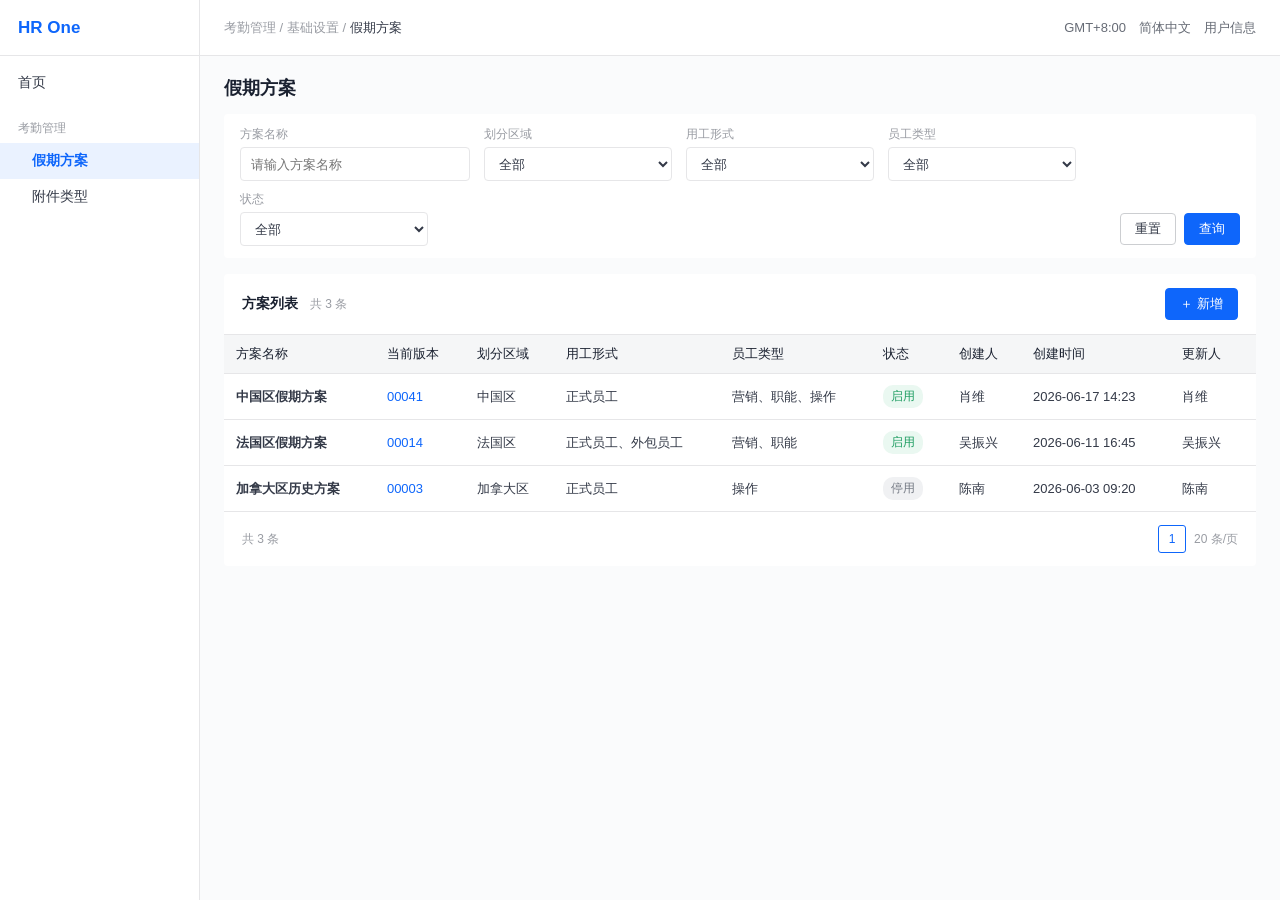
==== commit c6a191ea: "Update leave plan prototype interactions" ====
--- a/index.html
+++ b/index.html
@@ -85,7 +85,7 @@
 #planEditView.history-readonly input,#planEditView.history-readonly select,#planEditView.history-readonly textarea{pointer-events:none;background:#f5f6f7;color:#69717d}#planEditView.history-readonly .enum-select-trigger,#planEditView.history-readonly .switch-toggle,#planEditView.history-readonly .entitlement-choice,#planEditView.history-readonly .annual-mode,#planEditView.history-readonly .config-mode-option,#planEditView.history-readonly .direct-radio-option,#planEditView.history-readonly .sick-option{pointer-events:none}#planEditView.history-readonly button:not(.tab):not(.annual-step):not(#cancelPlanEdit):not(.hint):not(.plan-name-language-button){pointer-events:none;opacity:.55}#planEditView.history-readonly .row-actions,#planEditView.history-readonly #addLeave,#planEditView.history-readonly .list-card-actions,#planEditView.history-readonly .comp-actions{display:none}
 .leave-filter-store{display:none}.leave-table{min-width:1500px}.leave-table th,.leave-table td{font-size:12px}.filterable-th{display:flex;align-items:center;gap:5px}.table-filter-trigger{width:20px;height:20px;border:0;background:transparent;color:#a1a6ae;border-radius:3px;cursor:pointer;font-size:13px}.table-filter-trigger:hover,.table-filter-trigger.active{background:var(--blue-light);color:var(--blue)}.floating-popover{position:fixed;z-index:95;display:none;width:280px;padding:12px;background:#fff;border:1px solid var(--border);border-radius:4px;box-shadow:0 8px 24px rgba(0,0,0,.16)}.floating-popover.show{display:block}.filter-popover-title{font-weight:600;color:var(--strong);margin-bottom:9px}.filter-popover-actions{display:flex;justify-content:flex-end;gap:8px;margin-top:10px}.version-popover{width:520px;padding:0}.version-popover-head{display:flex;align-items:center;justify-content:space-between;padding:11px 13px;border-bottom:1px solid var(--border);font-weight:600}.version-popover table{min-width:0}.version-popover th,.version-popover td{padding:9px 10px}.version-popover .pagination{padding:9px 12px}.delete-action{color:#d4380d}.table-empty{text-align:center;color:var(--muted);padding:28px!important}
 .formula-summary-card{border:1px solid #cfe0ff;background:#f8fbff;border-radius:4px;padding:12px 14px;margin-top:10px}.formula-summary-head{display:flex;align-items:center;justify-content:space-between;gap:12px}.formula-summary-title{font-weight:600;color:var(--strong)}.formula-summary-desc{margin-top:5px;color:var(--sub);font-size:12px;line-height:1.65}.formula-summary-actions{display:flex;gap:12px;flex:none}.formula-modal{width:1040px}.formula-modal .advanced-layout{grid-template-columns:220px minmax(0,1fr)}#entitlementDetail:not(:empty){margin-top:20px}
-.confirm-dialog{width:440px}.confirm-content{padding:8px 2px;line-height:1.8;color:var(--text)}.confirm-note{margin-top:10px;padding:9px 11px;background:#f7f8fa;color:var(--muted);font-size:12px;border-radius:4px}
+.confirm-dialog{width:440px}.confirm-dialog.activation-validation-dialog{width:520px}.confirm-content{padding:8px 2px;line-height:1.8;color:var(--text)}.confirm-note{margin-top:10px;padding:9px 11px;background:#f7f8fa;color:var(--muted);font-size:12px;border-radius:4px}.activation-validation-summary{display:flex;align-items:center;min-height:38px;padding:8px 12px;border:1px solid #ffccc7;border-radius:4px;background:#fff7f6;color:#b42318;font-size:13px}.activation-validation-single{padding:4px 2px;color:var(--text);line-height:1.8}.activation-validation-dialog .validation-list{max-height:280px;overflow-y:auto;margin:14px 0 0;padding-left:26px}.activation-validation-dialog .validation-list li{padding:8px 4px 8px 2px;border-bottom:1px solid #f0f1f3;line-height:1.7;white-space:normal}.activation-validation-dialog .validation-list li:last-child{border-bottom:0}.activation-validation-dialog .validation-list li::marker{font-weight:600}
 #planEditView #saveAnnualConfig,#planEditView #saveCompConfig{display:none}
 .panel-action-row{display:flex;align-items:center;justify-content:space-between;gap:16px;padding:12px 20px;border-bottom:1px solid var(--border)}.panel-action-buttons{display:flex;align-items:center;gap:8px}
 .duration-config-head{display:flex;align-items:center;justify-content:space-between;gap:16px;margin:18px 0 12px}.duration-config-mode{display:inline-flex;padding:3px;border:1px solid var(--border);border-radius:4px;background:#f7f8fa}.duration-config-option{min-width:118px;border:0;background:transparent;color:#4e5969;padding:7px 16px;border-radius:3px;cursor:pointer}.duration-config-option.active{background:#fff;color:var(--primary);box-shadow:0 1px 4px rgba(0,0,0,.12);font-weight:600}.duration-formula-card{border:1px solid #d4e3ff;background:#f7faff;border-radius:4px;padding:16px}.duration-formula-card-head{display:flex;align-items:flex-start;justify-content:space-between;gap:16px}.duration-formula-title{font-weight:600;color:#1d2129}.duration-formula-desc{color:#86909c;font-size:13px;margin-top:6px}.duration-formula-actions{display:flex;gap:14px;white-space:nowrap}.duration-formula-preview{margin-top:12px;padding:12px;background:#fff;border:1px solid #e5e6eb;border-radius:3px;color:#4e5969;white-space:pre-wrap;line-height:1.7}.rule-order-actions{display:flex;align-items:center;gap:8px}.rule-order-actions .btn-text[disabled]{color:#c9cdd4;cursor:not-allowed}.rule-summary-table th:first-child,.rule-summary-table td:first-child{width:86px}
@@ -128,7 +128,7 @@
         <div class="query-grid">
           <label class="query-item"><span class="query-label">方案名称</span><input class="form-input" id="planFilterName" placeholder="请输入方案名称"></label>
           <label class="query-item"><span class="query-label">划分区域</span><select class="form-select" id="planFilterRegion"><option>全部</option><option>中国区</option><option>法国区</option><option>加拿大区</option></select></label>
-          <label class="query-item"><span class="query-label">人员类型</span><select class="form-select" id="planFilterPersonnel"><option>全部</option><option>内部员工</option><option>外部人员</option></select></label>
+          <label class="query-item"><span class="query-label">用工形式</span><select class="form-select" id="planFilterPersonnel"><option>全部</option><option>正式员工</option><option>外包员工</option><option>实习生</option><option>管培生</option><option>兼职员工</option><option>临时员工</option><option>外部顾问</option><option>学徒</option></select></label>
           <label class="query-item"><span class="query-label">员工类型</span><select class="form-select" id="planFilterEmployee"><option>全部</option><option>营销</option><option>职能</option><option>操作</option></select></label>
           <label class="query-item"><span class="query-label">状态</span><select class="form-select" id="planFilterState"><option>全部</option><option>启用</option><option>停用</option></select></label>
           <div class="query-actions"><button class="btn" id="resetPlanFilter">重置</button><button class="btn btn-primary" id="queryPlans">查询</button></div>
@@ -140,7 +140,7 @@
           <div class="list-card-actions"><button class="btn btn-primary" id="addPlan">＋ 新增</button></div>
         </div>
         <div class="table-wrap"><table class="plan-table"><thead><tr>
-          <th>方案名称</th><th>当前版本</th><th>划分区域</th><th>人员类型</th><th>员工类型</th><th>状态</th>
+          <th>方案名称</th><th>当前版本</th><th>划分区域</th><th>用工形式</th><th>员工类型</th><th>状态</th>
           <th>创建人</th><th>创建时间</th><th>更新人</th><th>更新时间</th><th style="width:150px">操作</th>
         </tr></thead><tbody id="planRows"></tbody></table></div>
         <div class="pagination"><span id="paginationTotal">共 0 条</span><span class="pagination-controls"><span class="page-current">1</span><span>20 条/页</span></span></div>
@@ -182,8 +182,8 @@
           <div class="scheme-form-item"><span class="scheme-form-label"><span class="required">*</span>方案名称</span><div class="plan-name-language-control"><input class="form-input plan-edit-field" id="planName"><button type="button" class="plan-name-language-button" id="planNameLanguageButton" aria-label="维护方案名称多语言" title="维护多语言名称"><svg viewBox="0 0 24 24" aria-hidden="true"><circle cx="12" cy="12" r="9" fill="none" stroke="currentColor" stroke-width="1.7"/><path d="M3 12h18M12 3c2.4 2.5 3.7 5.5 3.7 9S14.4 18.5 12 21M12 3C9.6 5.5 8.3 8.5 8.3 12s1.3 6.5 3.7 9" fill="none" stroke="currentColor" stroke-width="1.7" stroke-linecap="round"/></svg></button></div></div>
           <div class="scheme-form-item"><span class="scheme-form-label">方案版本</span><div class="multi-value-box" id="planVersionDisplay">00041</div></div>
           <div class="scheme-form-item"><span class="scheme-form-label"><span class="required">*</span>划分区域</span><div class="enum-multiselect plan-edit-field" id="planRegions"><button type="button" class="enum-select-trigger" aria-haspopup="listbox" aria-expanded="false"><span class="enum-select-value">中国区</span><span class="enum-select-arrow">▼</span></button><div class="enum-select-menu" role="listbox" aria-multiselectable="true" hidden><label class="enum-select-option"><input type="checkbox" value="中国区" checked>中国区</label><label class="enum-select-option"><input type="checkbox" value="法国区">法国区</label><label class="enum-select-option"><input type="checkbox" value="加拿大区">加拿大区</label></div></div></div>
-          <div class="scheme-form-item"><span class="scheme-form-label"><span class="required">*</span>适用范围匹配方式</span><div class="enum-multiselect plan-edit-field" id="planApplyScopes"><button type="button" class="enum-select-trigger" aria-haspopup="listbox" aria-expanded="false"><span class="enum-select-value">人员类型、员工类型</span><span class="enum-select-arrow">▼</span></button><div class="enum-select-menu" role="listbox" aria-multiselectable="true" hidden><label class="enum-select-option"><input type="checkbox" value="人员类型" checked>人员类型</label><label class="enum-select-option"><input type="checkbox" value="员工类型" checked>员工类型</label></div></div></div>
-          <div class="scheme-form-item" id="planPersonnelItem"><span class="scheme-form-label"><span class="required">*</span>人员类型</span><div class="enum-multiselect" id="planPersonnelTypes"><button type="button" class="enum-select-trigger" aria-haspopup="listbox" aria-expanded="false"><span class="enum-select-value">内部员工</span><span class="enum-select-arrow">▼</span></button><div class="enum-select-menu" role="listbox" aria-multiselectable="true" hidden><label class="enum-select-option"><input type="checkbox" value="内部员工" checked>内部员工</label><label class="enum-select-option"><input type="checkbox" value="外部人员">外部人员</label></div></div></div>
+          <div class="scheme-form-item"><span class="scheme-form-label"><span class="required">*</span>适用范围匹配方式</span><div class="enum-multiselect plan-edit-field" id="planApplyScopes"><button type="button" class="enum-select-trigger" aria-haspopup="listbox" aria-expanded="false"><span class="enum-select-value">用工形式、员工类型</span><span class="enum-select-arrow">▼</span></button><div class="enum-select-menu" role="listbox" aria-multiselectable="true" hidden><label class="enum-select-option"><input type="checkbox" value="用工形式" checked>用工形式</label><label class="enum-select-option"><input type="checkbox" value="员工类型" checked>员工类型</label></div></div></div>
+          <div class="scheme-form-item" id="planPersonnelItem"><span class="scheme-form-label"><span class="required">*</span>用工形式</span><div class="enum-multiselect" id="planPersonnelTypes"><button type="button" class="enum-select-trigger" aria-haspopup="listbox" aria-expanded="false"><span class="enum-select-value">正式员工</span><span class="enum-select-arrow">▼</span></button><div class="enum-select-menu" role="listbox" aria-multiselectable="true" hidden><label class="enum-select-option"><input type="checkbox" value="正式员工" checked>正式员工</label><label class="enum-select-option"><input type="checkbox" value="外包员工">外包员工</label><label class="enum-select-option"><input type="checkbox" value="实习生">实习生</label><label class="enum-select-option"><input type="checkbox" value="管培生">管培生</label><label class="enum-select-option"><input type="checkbox" value="兼职员工">兼职员工</label><label class="enum-select-option"><input type="checkbox" value="临时员工">临时员工</label><label class="enum-select-option"><input type="checkbox" value="外部顾问">外部顾问</label><label class="enum-select-option"><input type="checkbox" value="学徒">学徒</label></div></div></div>
           <div class="scheme-form-item" id="planEmployeeItem"><span class="scheme-form-label"><span class="required">*</span>员工类型</span><div class="enum-multiselect" id="planEmployeeTypes"><button type="button" class="enum-select-trigger" aria-haspopup="listbox" aria-expanded="false"><span class="enum-select-value">已选择3项</span><span class="enum-select-arrow">▼</span></button><div class="enum-select-menu" role="listbox" aria-multiselectable="true" hidden><label class="enum-select-option"><input type="checkbox" value="营销" checked>营销</label><label class="enum-select-option"><input type="checkbox" value="职能" checked>职能</label><label class="enum-select-option"><input type="checkbox" value="操作" checked>操作</label></div></div></div>
         </div>
       </section>
@@ -194,7 +194,7 @@
         <div class="tab-panel active" id="panel-leave">
           <div class="panel-action-row">
             <div class="panel-sub">维护方案内各休假类型的申请方式、时长规则和员工端政策说明。</div>
-            <div class="panel-action-buttons"><button class="btn btn-primary" id="addLeave">＋ 新增休假配置</button></div>
+            <div class="panel-action-buttons"><button class="btn btn-primary" id="addLeave">＋ 新增</button></div>
           </div>
           <div class="leave-filter-store" aria-hidden="true">
             <input id="leaveFilterName"><select id="leaveFilterUnit"><option>全部</option><option>小时</option><option>天</option></select><select id="leaveFilterCalc"><option>全部</option><option>考勤日</option><option>自然日</option></select><select id="leaveFilterControl"><option>全部</option><option>按可用额度控制</option><option>按政策条件确定可休时长</option><option>按周期设置可休上限</option><option>不设置累计上限</option></select><select id="leaveFilterPaid"><option>全部</option><option>是</option><option>否</option></select>
@@ -285,7 +285,7 @@
 <div class="floating-popover version-popover" id="versionPopover"></div>
 <div class="floating-popover" id="leaveFilterPopover"></div>
 
-<div class="mask" id="confirmMask"><section class="modal confirm-dialog">
+<div class="mask" id="confirmMask"><section class="modal confirm-dialog" id="confirmDialog">
   <div class="modal-head"><div class="drawer-title" id="confirmTitle">操作确认</div><button class="close" id="closeConfirm">×</button></div>
   <div class="modal-body"><div class="confirm-content" id="confirmBody"></div></div>
   <div class="modal-footer"><button class="btn" id="cancelConfirm">取消</button><button class="btn btn-primary" id="confirmAction">确定</button></div>
@@ -303,6 +303,7 @@
   <div class="modal-footer"><button class="btn" id="cancelPlanLanguage">取消</button><button class="btn btn-primary" id="savePlanLanguage">确定</button></div>
 </section></div>
 
-<script src="app.js?v=field-naming-v5"></script>
+<script src="unit-linkage.js?v=unit-linkage-v1"></script>
+<script src="app.js?v=unit-linkage-v1"></script>
 </body>
 </html>
